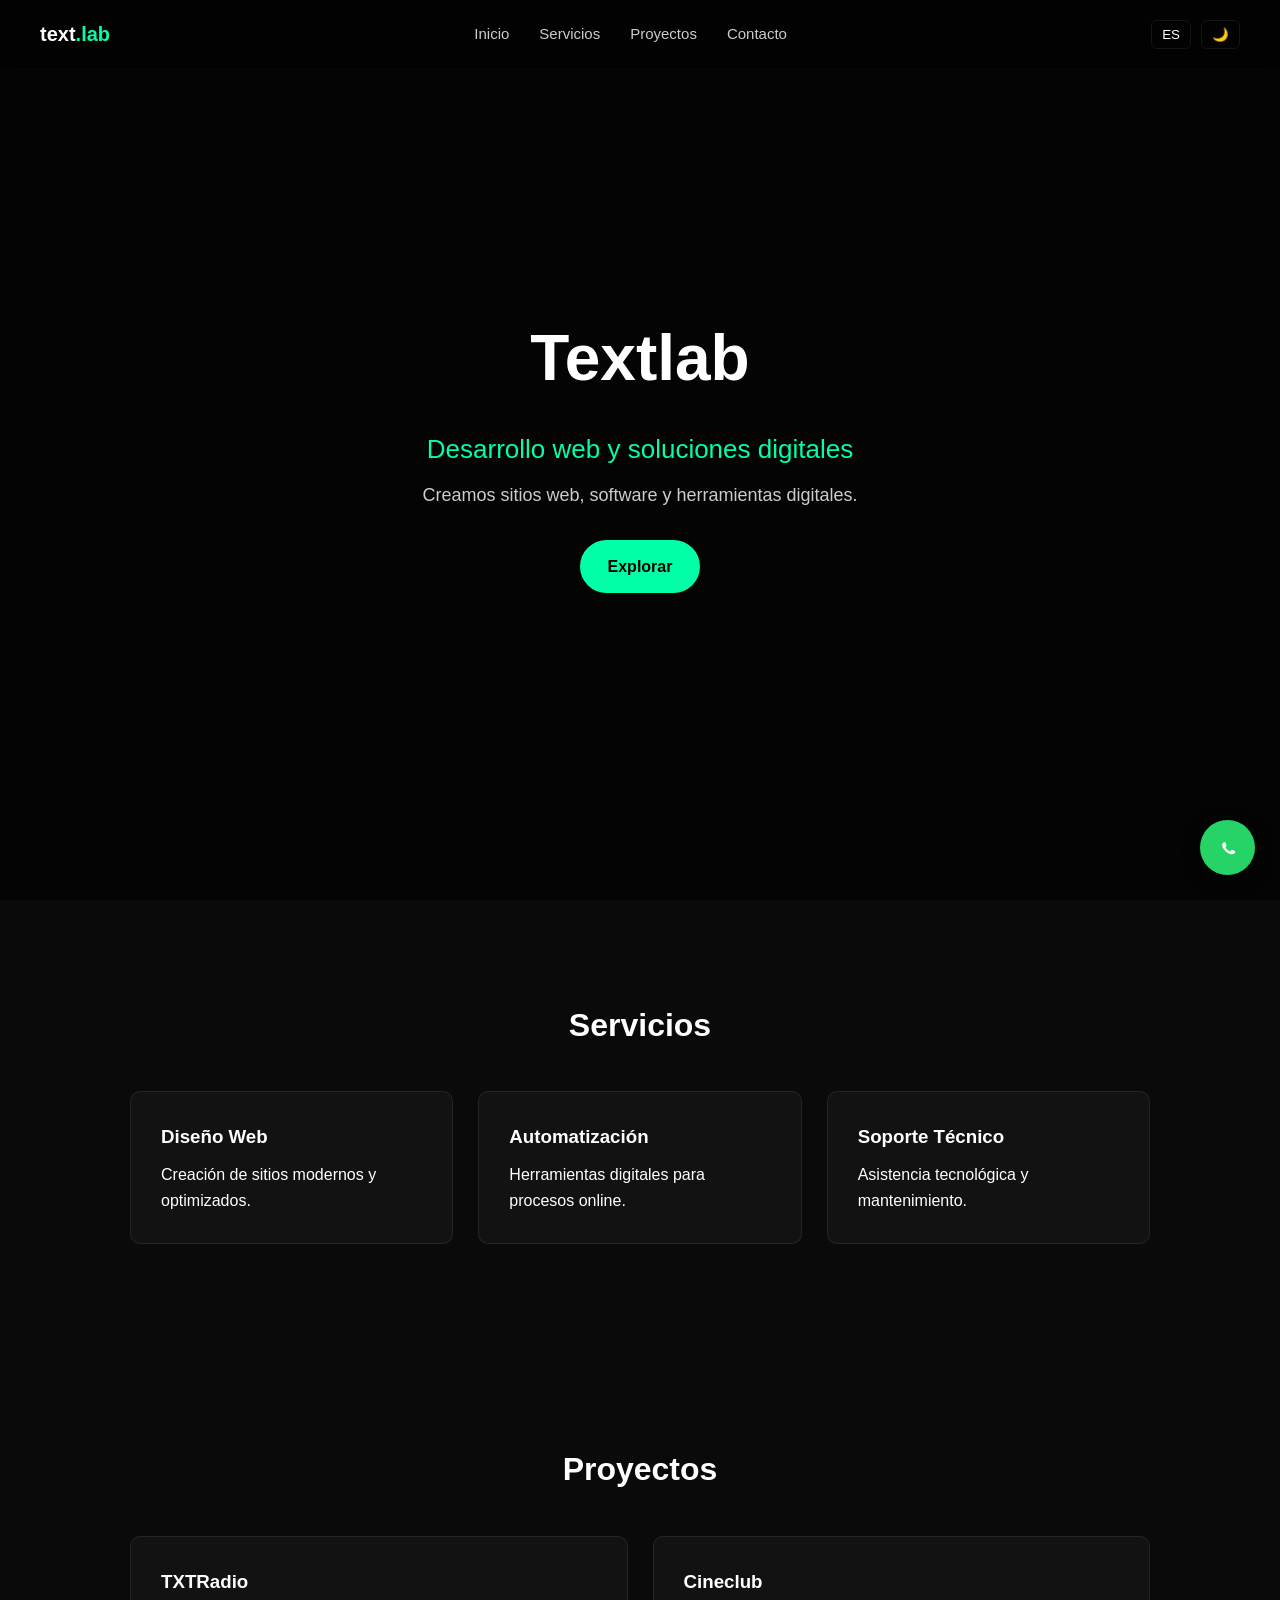
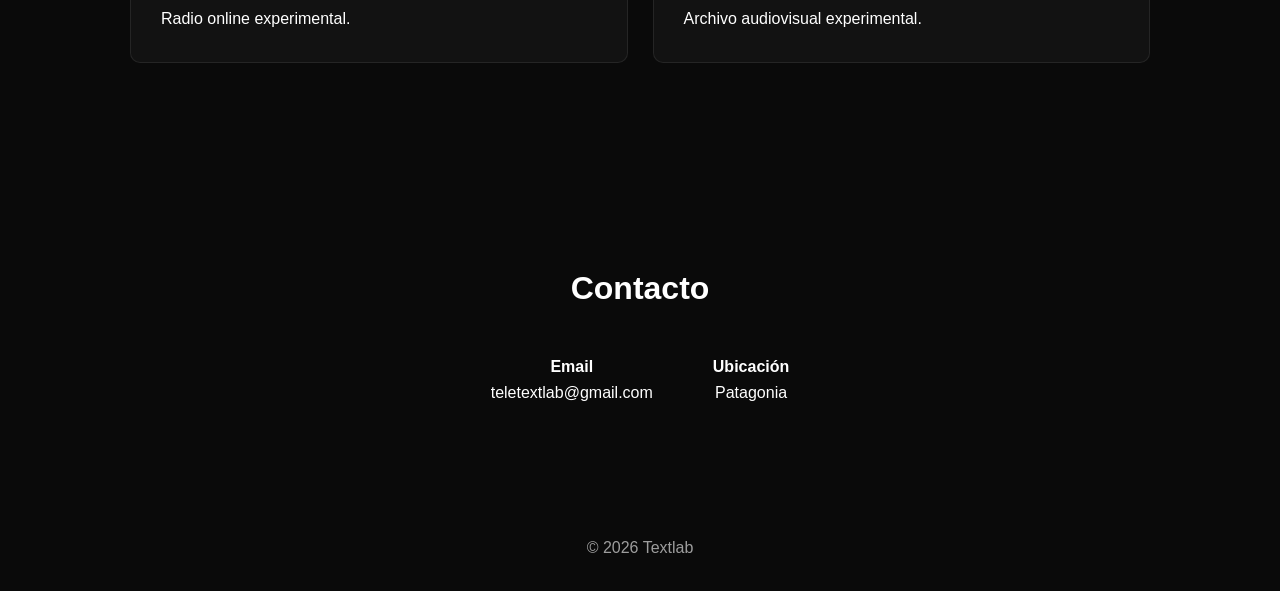
==== index.html @ 3b0c3293 "Update index.html" ====
<!DOCTYPE html>
<html lang="es">

<head>

<meta charset="UTF-8">
<meta name="viewport" content="width=device-width, initial-scale=1.0">

<title>Textlab</title>

<link rel="icon" type="image/svg+xml" href="favicon.svg">
<link rel="stylesheet" href="styles.css">

</head>

<body>

<header>

<a href="#" class="logo">text<span>.lab</span></a>

<nav id="nav">

<a href="#home" data-es="Inicio" data-en="Home">Inicio</a>
<a href="#servicios" data-es="Servicios" data-en="Services">Servicios</a>
<a href="#proyectos" data-es="Proyectos" data-en="Projects">Proyectos</a>
<a href="#contacto" data-es="Contacto" data-en="Contact">Contacto</a>

</nav>

<div class="header-controls">

<button id="langToggle">EN</button>
<button id="themeToggle">🌙</button>

</div>

</header>


<section class="hero" id="home">

<div class="hero-content">

<h1>Textlab</h1>

<p class="subtitle"
data-es="Desarrollo web y soluciones digitales"
data-en="Web development and digital solutions">
Desarrollo web y soluciones digitales
</p>

<p class="tagline"
data-es="Creamos sitios web, software y herramientas digitales."
data-en="We build websites, software and digital tools.">
Creamos sitios web, software y herramientas digitales.
</p>

<a href="#servicios" class="cta-button"
data-es="Explorar"
data-en="Explore">
Explorar
</a>

</div>

</section>


<section class="section" id="servicios">

<h2 class="section-title"
data-es="Servicios"
data-en="Services">
Servicios
</h2>

<div class="grid">

<div class="card">
<h3>Diseño Web</h3>
<p>Creación de sitios modernos y optimizados.</p>
</div>

<div class="card">
<h3>Automatización</h3>
<p>Herramientas digitales para procesos online.</p>
</div>

<div class="card">
<h3>Soporte Técnico</h3>
<p>Asistencia tecnológica y mantenimiento.</p>
</div>

</div>

</section>


<section class="section" id="proyectos">

<h2 class="section-title"
data-es="Proyectos"
data-en="Projects">
Proyectos
</h2>

<div class="grid">

<div class="card project-card">

<h3>TXTRadio</h3>
<p>Radio online experimental.</p>

</div>

<div class="card project-card">

<h3>Cineclub</h3>
<p>Archivo audiovisual experimental.</p>

</div>

</div>

</section>


<section class="section contact-section" id="contacto">

<h2 class="section-title"
data-es="Contacto"
data-en="Contact">
Contacto
</h2>

<div class="contact-info">

<div>
<h4>Email</h4>
<p>teletextlab@gmail.com</p>
</div>

<div>
<h4>Ubicación</h4>
<p>Patagonia</p>
</div>

</div>

</section>

<footer>
© 2026 Textlab
</footer>


<a href="https://wa.me/5492920276985"
class="whatsapp-btn"
target="_blank">

<svg viewBox="0 0 24 24">
<path fill="white"
d="M17.47 14.38c-.27-.14-1.58-.78-1.83-.87-.25-.09-.43-.14-.61.14-.18.27-.7.87-.86 1.05-.16.18-.31.2-.58.07-.27-.14-1.14-.42-2.18-1.34-.81-.72-1.36-1.61-1.52-1.88-.16-.27-.02-.41.12-.54.12-.12.27-.31.41-.47.14-.16.18-.27.27-.45.09-.18.05-.34-.02-.47-.07-.14-.61-1.48-.84-2.03-.22-.52-.45-.45-.61-.46h-.52c-.18 0-.47.07-.72.34-.25.27-.95.93-.95 2.27s.97 2.64 1.11 2.82c.14.18 1.92 2.93 4.66 4.11.65.28 1.16.45 1.56.58.66.21 1.26.18 1.73.11.53-.08 1.6-.65 1.83-1.28.22-.63.22-1.17.16-1.28-.07-.11-.25-.18-.52-.32z"/>
</svg>

</a>

<script src="script.js"></script>

</body>
</html>
---- styles.css ----
*{
margin:0;
padding:0;
box-sizing:border-box;
}

/* VARIABLES TEMA */

:root{
--bg:#0a0a0a;
--text:#ffffff;
--card:#121212;
--accent:#00ffa6;
--border:rgba(255,255,255,0.08);
}

body.light{
--bg:#ffffff;
--text:#111111;
--card:#f3f3f3;
--accent:#00b37a;
--border:rgba(0,0,0,0.08);
}

body{
font-family:Arial, Helvetica, sans-serif;
background:var(--bg);
color:var(--text);
line-height:1.6;
}

/* HEADER */

header{
position:fixed;
top:0;
left:0;
width:100%;
display:flex;
justify-content:space-between;
align-items:center;
padding:18px 40px;
background:rgba(0,0,0,0.5);
backdrop-filter:blur(10px);
z-index:1000;
}

body.light header{
background:rgba(255,255,255,0.7);
}

.logo{
font-size:20px;
font-weight:bold;
text-decoration:none;
color:var(--text);
}

.logo span{
color:var(--accent);
}

nav{
display:flex;
gap:30px;
}

nav a{
text-decoration:none;
color:var(--text);
font-size:15px;
opacity:0.8;
transition:0.2s;
}

nav a:hover{
opacity:1;
}

.header-controls{
display:flex;
gap:10px;
}

.header-controls button{
background:none;
border:1px solid var(--border);
color:var(--text);
padding:6px 10px;
border-radius:6px;
cursor:pointer;
}

/* HERO */

.hero{
height:100vh;
display:flex;
align-items:center;
justify-content:center;
text-align:center;
padding:0 20px;
background:url("fondo.jpg") center/cover no-repeat;
position:relative;
}

.hero::after{
content:"";
position:absolute;
top:0;
left:0;
width:100%;
height:100%;
background:rgba(0,0,0,0.6);
z-index:1;
}

body.light .hero::after{
background:rgba(255,255,255,0.55);
}

.hero-content{
position:relative;
z-index:2;
max-width:750px;
margin:auto;
}

.hero h1{
font-size:64px;
margin-bottom:20px;
}

.subtitle{
font-size:26px;
color:var(--accent);
margin-bottom:10px;
}

.tagline{
font-size:18px;
opacity:0.8;
margin-bottom:30px;
}

.cta-button{
display:inline-block;
background:var(--accent);
color:black;
padding:14px 28px;
border-radius:30px;
text-decoration:none;
font-weight:bold;
transition:0.2s;
}

.cta-button:hover{
transform:scale(1.05);
}

/* SECCIONES */

.section{
padding:100px 40px;
max-width:1100px;
margin:auto;
}

.section-title{
font-size:32px;
margin-bottom:40px;
text-align:center;
}

/* GRID */

.grid{
display:grid;
grid-template-columns:repeat(auto-fit,minmax(250px,1fr));
gap:25px;
}

/* CARDS */

.card{
background:var(--card);
padding:30px;
border-radius:10px;
border:1px solid var(--border);
transition:0.25s;
cursor:pointer;
}

.card:hover{
transform:translateY(-5px);
border-color:var(--accent);
}

.card h3{
margin-bottom:10px;
}

/* CONTACTO */

.contact-section{
text-align:center;
}

.contact-info{
display:flex;
justify-content:center;
gap:60px;
margin-top:20px;
flex-wrap:wrap;
}

/* FOOTER */

footer{
text-align:center;
padding:30px;
opacity:0.6;
}

/* WHATSAPP */

.whatsapp-btn{
position:fixed;
bottom:25px;
right:25px;
background:#25d366;
width:55px;
height:55px;
border-radius:50%;
display:flex;
align-items:center;
justify-content:center;
box-shadow:0 6px 20px rgba(0,0,0,0.3);
z-index:1000;
}

.whatsapp-btn svg{
width:28px;
height:28px;
}

/* MOBILE */

@media (max-width:768px){

header{
padding:15px 20px;
}

nav{
display:none;
}

.hero h1{
font-size:42px;
}

.subtitle{
font-size:20px;
}

.tagline{
font-size:16px;
}

.section{
padding:80px 20px;
}

}
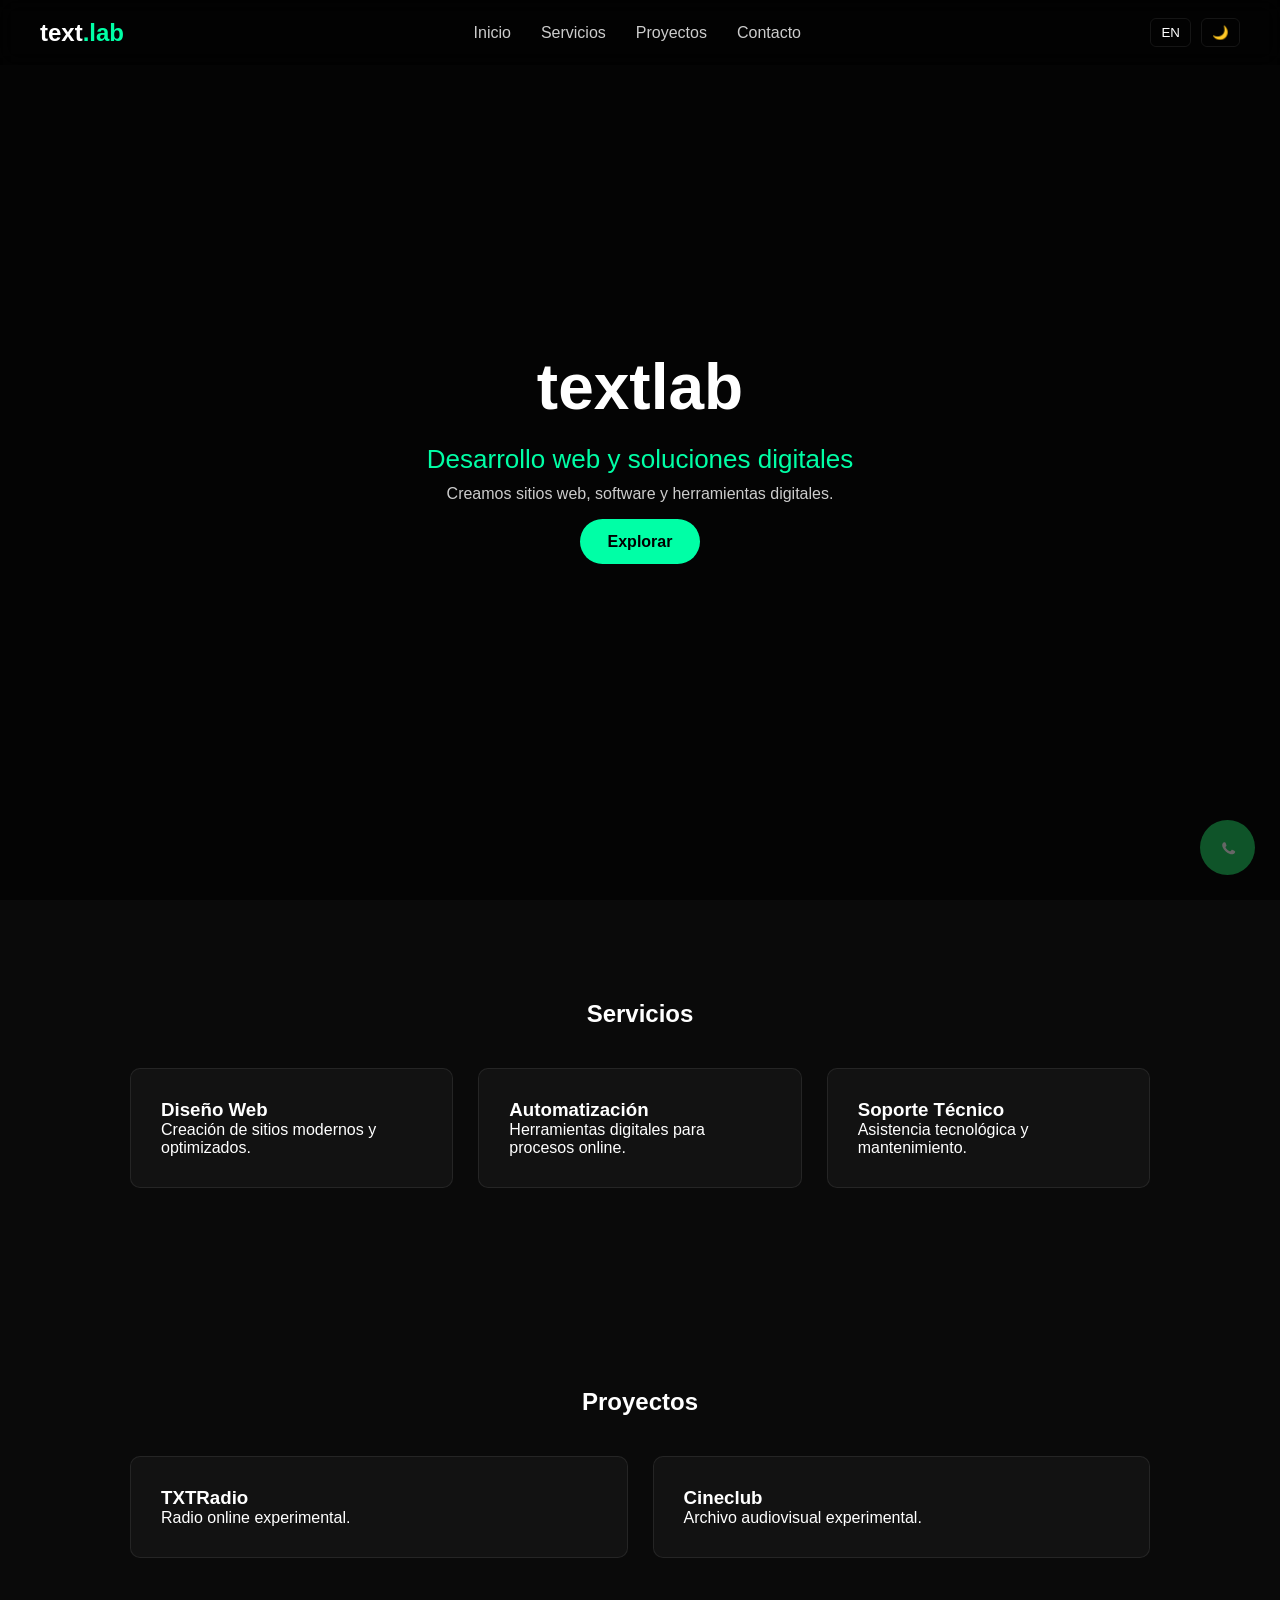
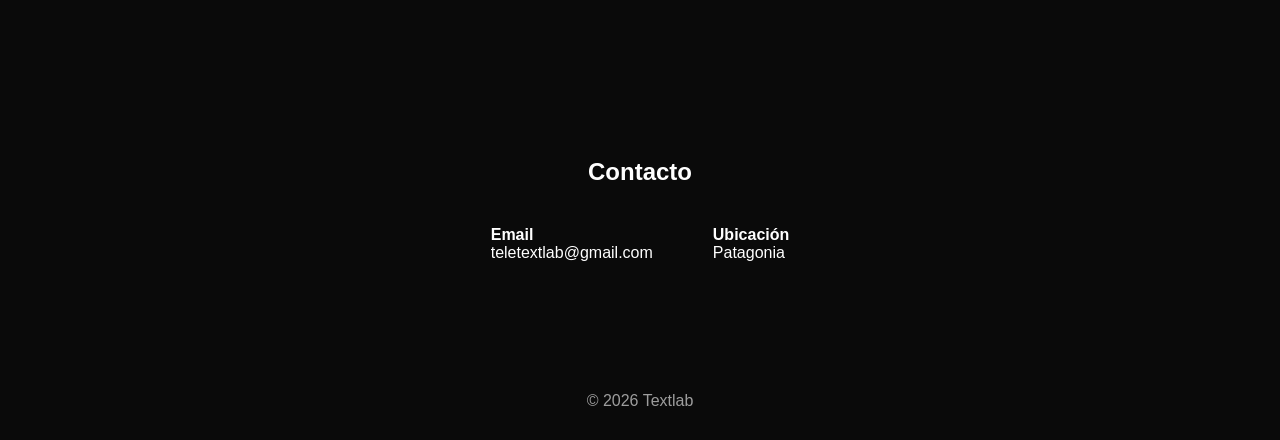
==== commit 08d012b3: "Update index.html" ====
--- a/index.html
+++ b/index.html
@@ -6,7 +6,7 @@
 <meta charset="UTF-8">
 <meta name="viewport" content="width=device-width, initial-scale=1.0">
 
-<title>Textlab</title>
+<title>textlab</title>
 
 <link rel="icon" type="image/svg+xml" href="favicon.svg">
 <link rel="stylesheet" href="styles.css">
@@ -42,7 +42,7 @@
 
 <div class="hero-content">
 
-<h1>Textlab</h1>
+<h1>textlab</h1>
 
 <p class="subtitle"
 data-es="Desarrollo web y soluciones digitales"
--- a/styles.css
+++ b/styles.css
@@ -3,8 +3,6 @@
 padding:0;
 box-sizing:border-box;
 }
-
-/* VARIABLES TEMA */
 
 :root{
 --bg:#0a0a0a;
@@ -16,17 +14,15 @@
 
 body.light{
 --bg:#ffffff;
---text:#111111;
+--text:#111;
 --card:#f3f3f3;
---accent:#00b37a;
---border:rgba(0,0,0,0.08);
+--border:rgba(0,0,0,0.1);
 }
 
 body{
-font-family:Arial, Helvetica, sans-serif;
+font-family:Arial,Helvetica,sans-serif;
 background:var(--bg);
 color:var(--text);
-line-height:1.6;
 }
 
 /* HEADER */
@@ -34,7 +30,6 @@
 header{
 position:fixed;
 top:0;
-left:0;
 width:100%;
 display:flex;
 justify-content:space-between;
@@ -43,14 +38,15 @@
 background:rgba(0,0,0,0.5);
 backdrop-filter:blur(10px);
 z-index:1000;
-}
-
-body.light header{
-background:rgba(255,255,255,0.7);
+transition:0.3s;
+}
+
+header.scrolled{
+background:rgba(0,0,0,0.9);
 }
 
 .logo{
-font-size:20px;
+font-size:24px;
 font-weight:bold;
 text-decoration:none;
 color:var(--text);
@@ -68,9 +64,7 @@
 nav a{
 text-decoration:none;
 color:var(--text);
-font-size:15px;
 opacity:0.8;
-transition:0.2s;
 }
 
 nav a:hover{
@@ -99,31 +93,23 @@
 align-items:center;
 justify-content:center;
 text-align:center;
-padding:0 20px;
 background:url("fondo.jpg") center/cover no-repeat;
 position:relative;
+padding:0 20px;
 }
 
 .hero::after{
 content:"";
 position:absolute;
-top:0;
-left:0;
-width:100%;
-height:100%;
+inset:0;
 background:rgba(0,0,0,0.6);
 z-index:1;
-}
-
-body.light .hero::after{
-background:rgba(255,255,255,0.55);
 }
 
 .hero-content{
 position:relative;
 z-index:2;
-max-width:750px;
-margin:auto;
+max-width:700px;
 }
 
 .hero h1{
@@ -138,38 +124,38 @@
 }
 
 .tagline{
-font-size:18px;
+margin-bottom:30px;
 opacity:0.8;
-margin-bottom:30px;
 }
 
 .cta-button{
-display:inline-block;
 background:var(--accent);
 color:black;
 padding:14px 28px;
 border-radius:30px;
 text-decoration:none;
 font-weight:bold;
-transition:0.2s;
-}
-
-.cta-button:hover{
-transform:scale(1.05);
-}
-
-/* SECCIONES */
+}
+
+/* SECTIONS */
 
 .section{
 padding:100px 40px;
 max-width:1100px;
 margin:auto;
+opacity:0;
+transform:translateY(40px);
+transition:0.6s;
+}
+
+.section.visible{
+opacity:1;
+transform:translateY(0);
 }
 
 .section-title{
-font-size:32px;
+text-align:center;
 margin-bottom:40px;
-text-align:center;
 }
 
 /* GRID */
@@ -179,38 +165,27 @@
 grid-template-columns:repeat(auto-fit,minmax(250px,1fr));
 gap:25px;
 }
-
-/* CARDS */
 
 .card{
 background:var(--card);
 padding:30px;
 border-radius:10px;
 border:1px solid var(--border);
-transition:0.25s;
-cursor:pointer;
+transition:0.3s;
 }
 
 .card:hover{
-transform:translateY(-5px);
+transform:translateY(-8px) scale(1.02);
 border-color:var(--accent);
-}
-
-.card h3{
-margin-bottom:10px;
-}
-
-/* CONTACTO */
-
-.contact-section{
-text-align:center;
-}
+box-shadow:0 10px 30px rgba(0,0,0,0.3);
+}
+
+/* CONTACT */
 
 .contact-info{
 display:flex;
 justify-content:center;
 gap:60px;
-margin-top:20px;
 flex-wrap:wrap;
 }
 
@@ -235,37 +210,22 @@
 display:flex;
 align-items:center;
 justify-content:center;
-box-shadow:0 6px 20px rgba(0,0,0,0.3);
-z-index:1000;
 }
 
 .whatsapp-btn svg{
 width:28px;
-height:28px;
 }
 
 /* MOBILE */
 
 @media (max-width:768px){
-
-header{
-padding:15px 20px;
-}
 
 nav{
 display:none;
 }
 
 .hero h1{
-font-size:42px;
-}
-
-.subtitle{
-font-size:20px;
-}
-
-.tagline{
-font-size:16px;
+font-size:28px;
 }
 
 .section{
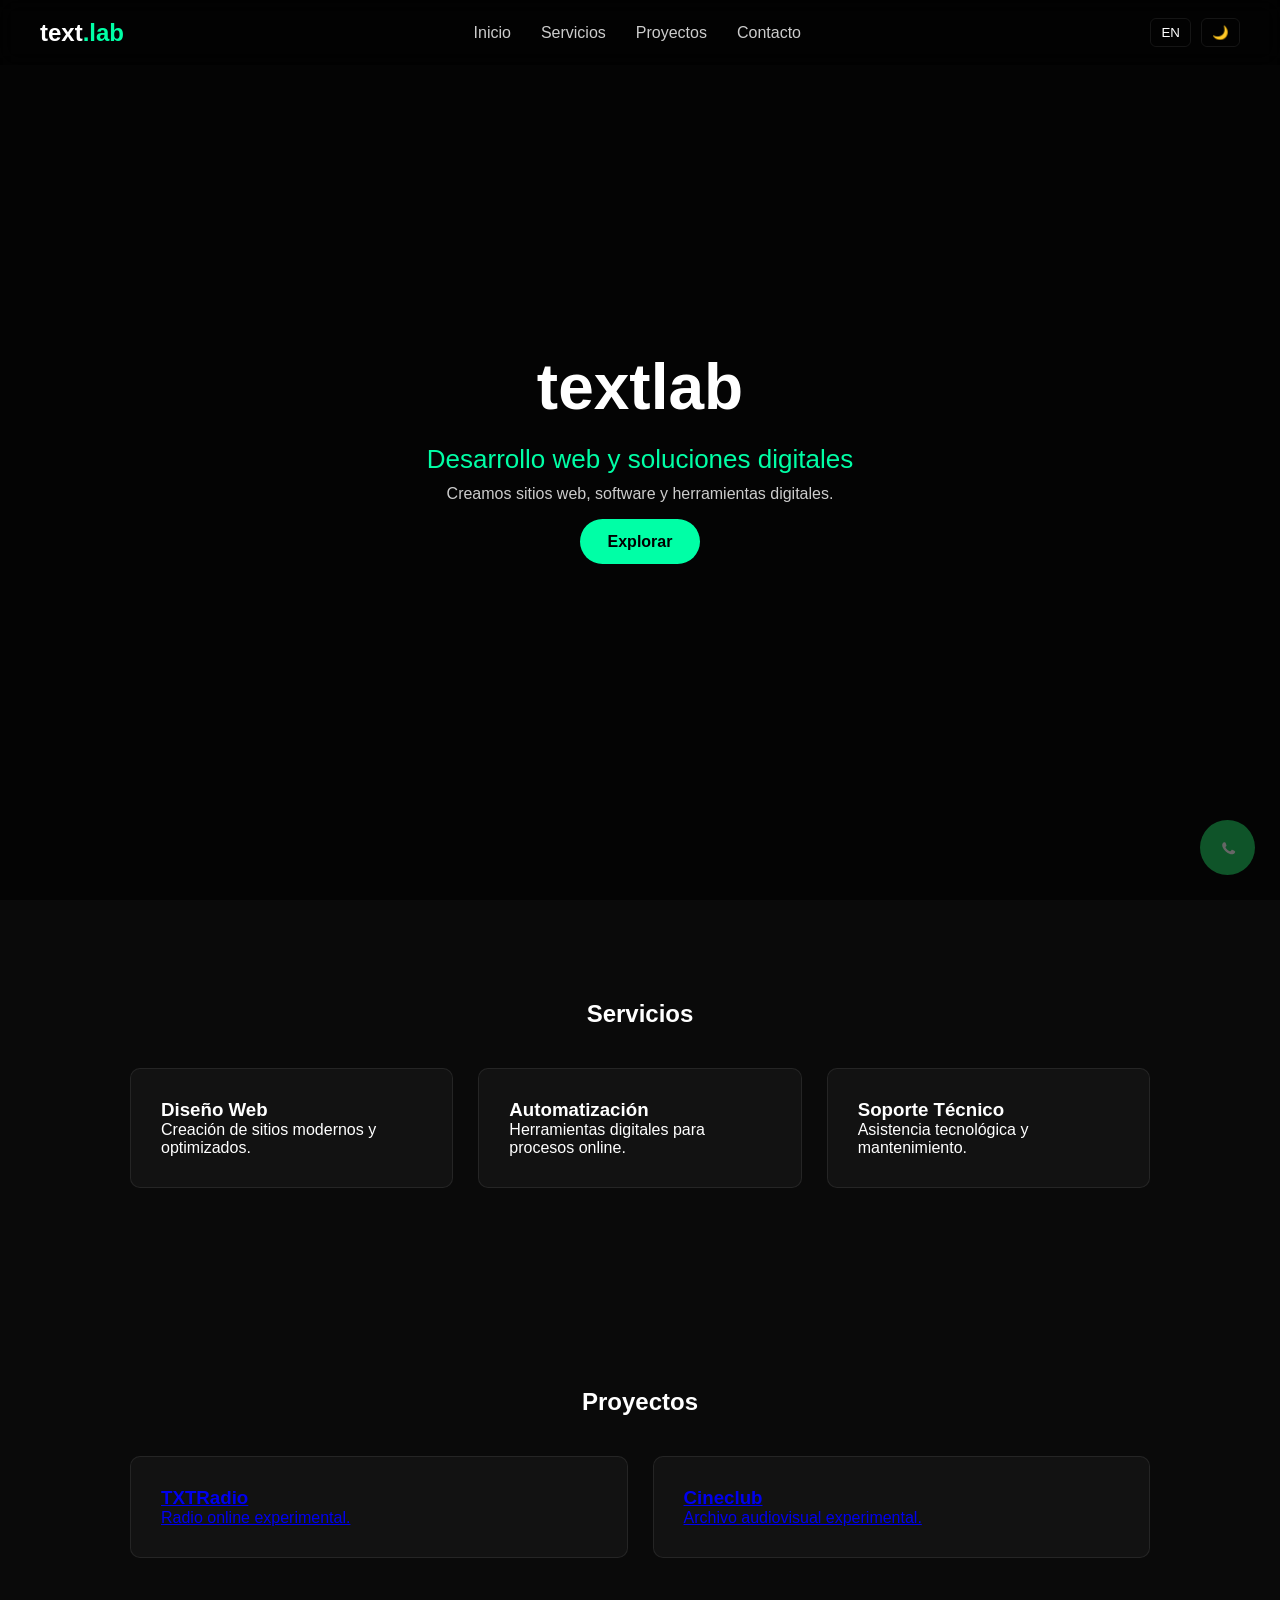
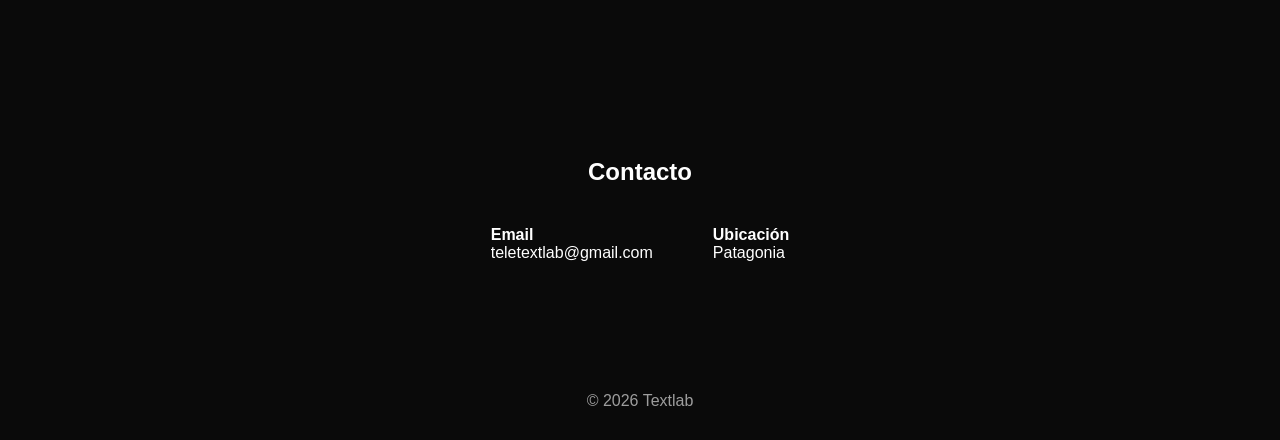
==== commit 639f1268: "Update index.html" ====
--- a/index.html
+++ b/index.html
@@ -107,19 +107,25 @@
 
 <div class="grid">
 
-<div class="card project-card">
+<a href="https://www.txtradio.site/" target="_blank" class="card project-card">
 
 <h3>TXTRadio</h3>
-<p>Radio online experimental.</p>
 
-</div>
+<p class="project-preview">
+Radio online experimental.
+</p>
 
-<div class="card project-card">
+</a>
+
+<a href="https://labtxt.github.io/cineclub/" target="_blank" class="card project-card">
 
 <h3>Cineclub</h3>
-<p>Archivo audiovisual experimental.</p>
 
-</div>
+<p class="project-preview">
+Archivo audiovisual experimental.
+</p>
+
+</a>
 
 </div>
 
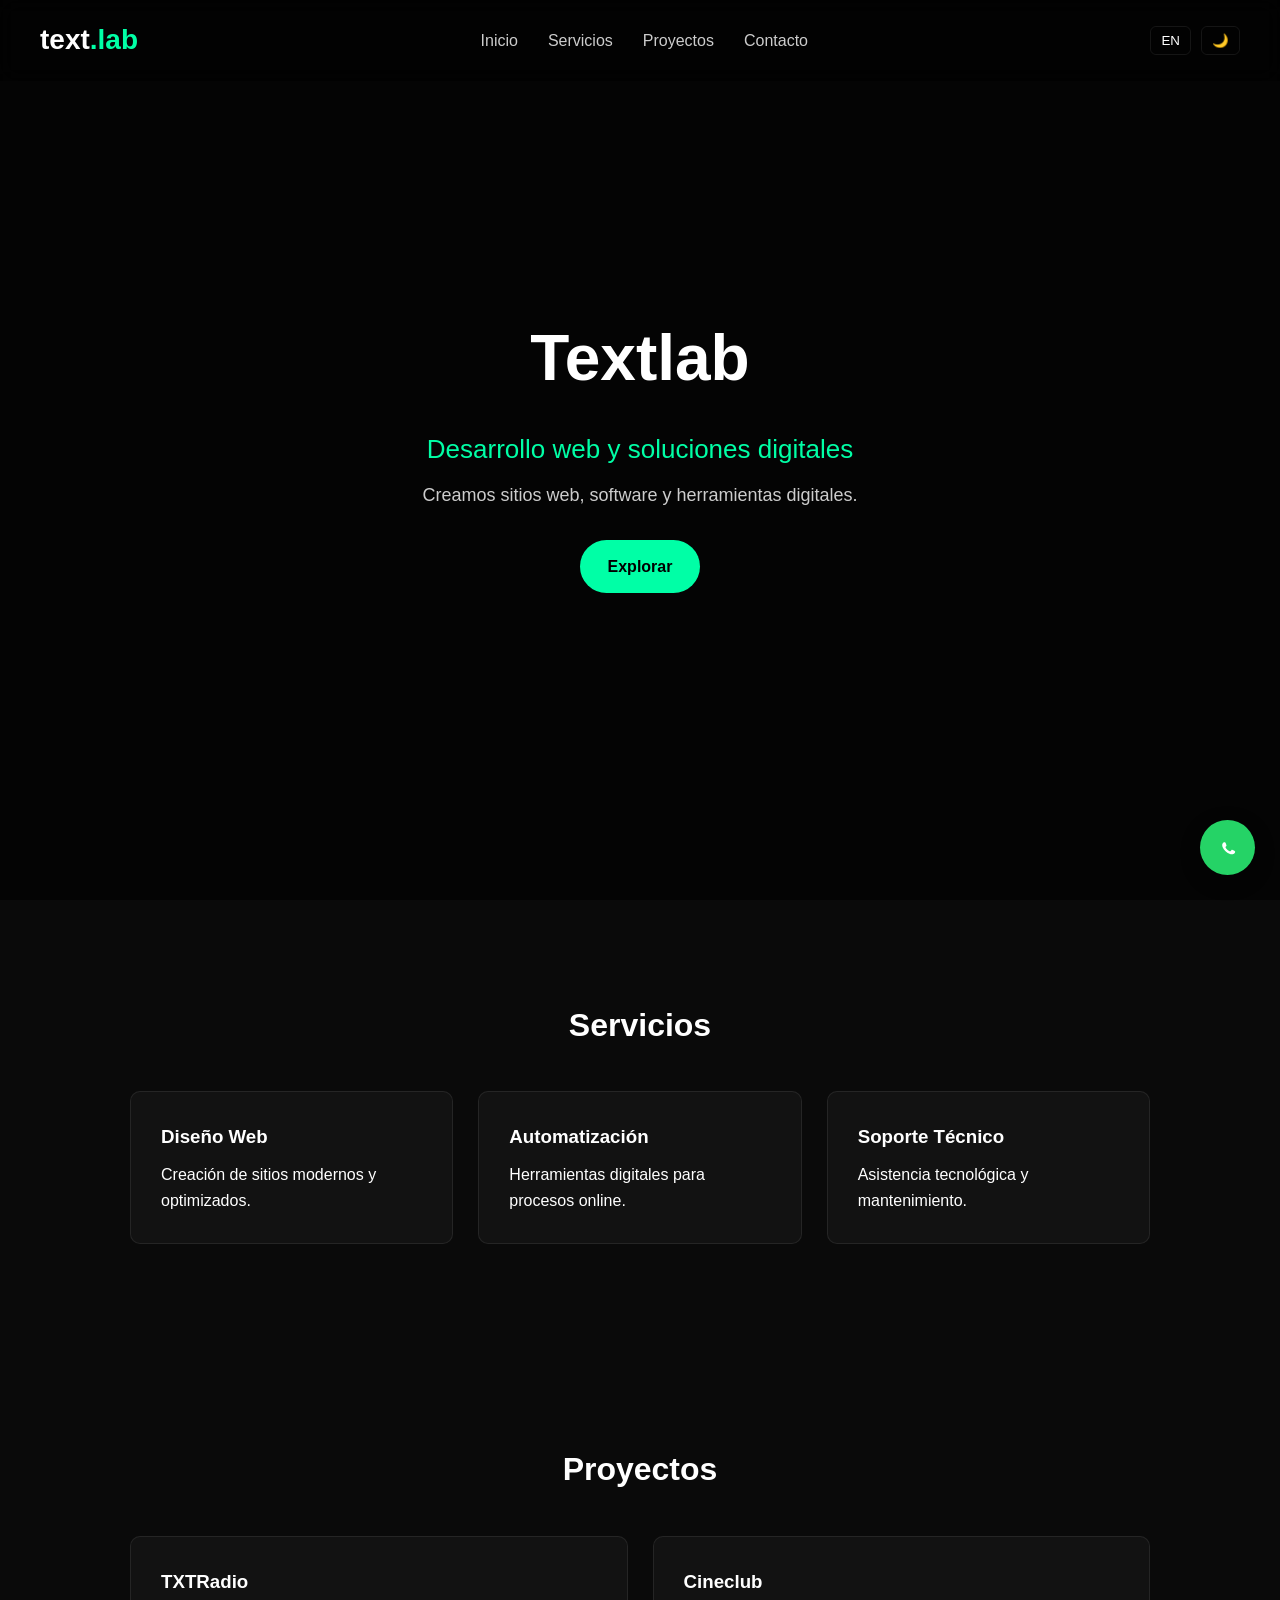
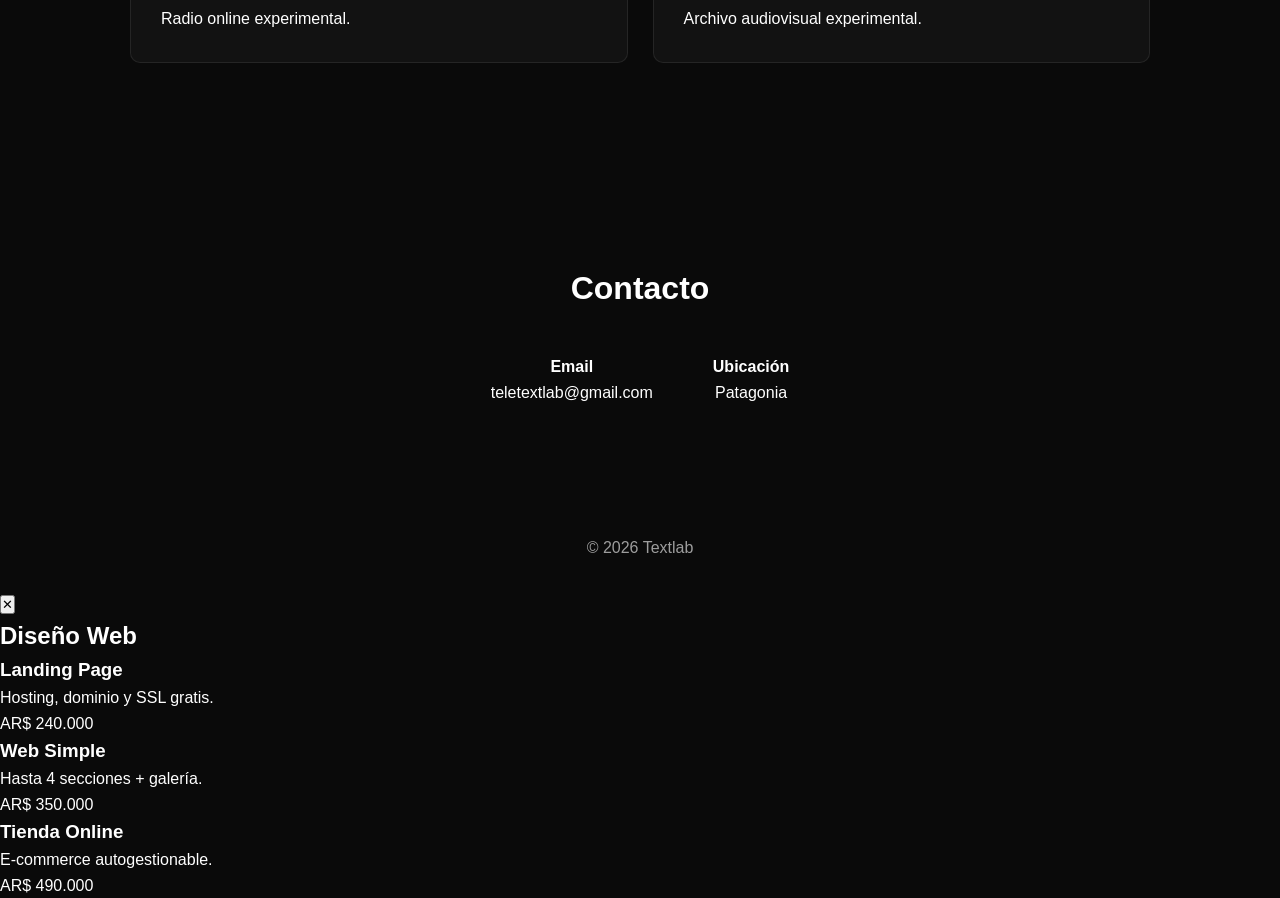
==== commit e785b18a: "Update index.html" ====
--- a/index.html
+++ b/index.html
@@ -6,7 +6,7 @@
 <meta charset="UTF-8">
 <meta name="viewport" content="width=device-width, initial-scale=1.0">
 
-<title>textlab</title>
+<title>Textlab</title>
 
 <link rel="icon" type="image/svg+xml" href="favicon.svg">
 <link rel="stylesheet" href="styles.css">
@@ -29,10 +29,8 @@
 </nav>
 
 <div class="header-controls">
-
 <button id="langToggle">EN</button>
 <button id="themeToggle">🌙</button>
-
 </div>
 
 </header>
@@ -42,7 +40,7 @@
 
 <div class="hero-content">
 
-<h1>textlab</h1>
+<h1>Textlab</h1>
 
 <p class="subtitle"
 data-es="Desarrollo web y soluciones digitales"
@@ -56,11 +54,7 @@
 Creamos sitios web, software y herramientas digitales.
 </p>
 
-<a href="#servicios" class="cta-button"
-data-es="Explorar"
-data-en="Explore">
-Explorar
-</a>
+<a href="#servicios" class="cta-button">Explorar</a>
 
 </div>
 
@@ -69,15 +63,11 @@
 
 <section class="section" id="servicios">
 
-<h2 class="section-title"
-data-es="Servicios"
-data-en="Services">
-Servicios
-</h2>
+<h2 class="section-title">Servicios</h2>
 
 <div class="grid">
 
-<div class="card">
+<div class="card" id="webService">
 <h3>Diseño Web</h3>
 <p>Creación de sitios modernos y optimizados.</p>
 </div>
@@ -99,32 +89,18 @@
 
 <section class="section" id="proyectos">
 
-<h2 class="section-title"
-data-es="Proyectos"
-data-en="Projects">
-Proyectos
-</h2>
+<h2 class="section-title">Proyectos</h2>
 
 <div class="grid">
 
 <a href="https://www.txtradio.site/" target="_blank" class="card project-card">
-
 <h3>TXTRadio</h3>
-
-<p class="project-preview">
-Radio online experimental.
-</p>
-
+<p class="project-preview">Radio online experimental.</p>
 </a>
 
 <a href="https://labtxt.github.io/cineclub/" target="_blank" class="card project-card">
-
 <h3>Cineclub</h3>
-
-<p class="project-preview">
-Archivo audiovisual experimental.
-</p>
-
+<p class="project-preview">Archivo audiovisual experimental.</p>
 </a>
 
 </div>
@@ -134,11 +110,7 @@
 
 <section class="section contact-section" id="contacto">
 
-<h2 class="section-title"
-data-es="Contacto"
-data-en="Contact">
-Contacto
-</h2>
+<h2 class="section-title">Contacto</h2>
 
 <div class="contact-info">
 
@@ -156,6 +128,7 @@
 
 </section>
 
+
 <footer>
 © 2026 Textlab
 </footer>
@@ -165,13 +138,51 @@
 class="whatsapp-btn"
 target="_blank">
 
-<svg viewBox="0 0 24 24">
+<svg viewBox="0 0 24 24" width="26" height="26">
 <path fill="white"
 d="M17.47 14.38c-.27-.14-1.58-.78-1.83-.87-.25-.09-.43-.14-.61.14-.18.27-.7.87-.86 1.05-.16.18-.31.2-.58.07-.27-.14-1.14-.42-2.18-1.34-.81-.72-1.36-1.61-1.52-1.88-.16-.27-.02-.41.12-.54.12-.12.27-.31.41-.47.14-.16.18-.27.27-.45.09-.18.05-.34-.02-.47-.07-.14-.61-1.48-.84-2.03-.22-.52-.45-.45-.61-.46h-.52c-.18 0-.47.07-.72.34-.25.27-.95.93-.95 2.27s.97 2.64 1.11 2.82c.14.18 1.92 2.93 4.66 4.11.65.28 1.16.45 1.56.58.66.21 1.26.18 1.73.11.53-.08 1.6-.65 1.83-1.28.22-.63.22-1.17.16-1.28-.07-.11-.25-.18-.52-.32z"/>
 </svg>
 
 </a>
 
+
+<!-- PANEL FULLSCREEN DISEÑO WEB -->
+
+<div id="webPanel" class="web-panel">
+
+<div class="web-panel-content">
+
+<button class="close-panel" id="closeWebPanel">✕</button>
+
+<h2>Diseño Web</h2>
+
+<div class="web-pricing">
+
+<div class="price-card">
+<h3>Landing Page</h3>
+<p>Hosting, dominio y SSL gratis.</p>
+<span>AR$ 240.000</span>
+</div>
+
+<div class="price-card">
+<h3>Web Simple</h3>
+<p>Hasta 4 secciones + galería.</p>
+<span>AR$ 350.000</span>
+</div>
+
+<div class="price-card">
+<h3>Tienda Online</h3>
+<p>E-commerce autogestionable.</p>
+<span>AR$ 490.000</span>
+</div>
+
+</div>
+
+</div>
+
+</div>
+
+
 <script src="script.js"></script>
 
 </body>
--- a/styles.css
+++ b/styles.css
@@ -3,6 +3,8 @@
 padding:0;
 box-sizing:border-box;
 }
+
+/* VARIABLES */
 
 :root{
 --bg:#0a0a0a;
@@ -14,7 +16,7 @@
 
 body.light{
 --bg:#ffffff;
---text:#111;
+--text:#111111;
 --card:#f3f3f3;
 --border:rgba(0,0,0,0.1);
 }
@@ -23,6 +25,7 @@
 font-family:Arial,Helvetica,sans-serif;
 background:var(--bg);
 color:var(--text);
+line-height:1.6;
 }
 
 /* HEADER */
@@ -30,6 +33,7 @@
 header{
 position:fixed;
 top:0;
+left:0;
 width:100%;
 display:flex;
 justify-content:space-between;
@@ -46,7 +50,7 @@
 }
 
 .logo{
-font-size:24px;
+font-size:28px;
 font-weight:bold;
 text-decoration:none;
 color:var(--text);
@@ -65,6 +69,7 @@
 text-decoration:none;
 color:var(--text);
 opacity:0.8;
+transition:0.2s;
 }
 
 nav a:hover{
@@ -93,9 +98,9 @@
 align-items:center;
 justify-content:center;
 text-align:center;
+padding:0 20px;
 background:url("fondo.jpg") center/cover no-repeat;
 position:relative;
-padding:0 20px;
 }
 
 .hero::after{
@@ -124,17 +129,24 @@
 }
 
 .tagline{
+font-size:18px;
+opacity:0.8;
 margin-bottom:30px;
-opacity:0.8;
 }
 
 .cta-button{
+display:inline-block;
 background:var(--accent);
 color:black;
 padding:14px 28px;
 border-radius:30px;
 text-decoration:none;
 font-weight:bold;
+transition:0.2s;
+}
+
+.cta-button:hover{
+transform:scale(1.05);
 }
 
 /* SECTIONS */
@@ -154,6 +166,7 @@
 }
 
 .section-title{
+font-size:32px;
 text-align:center;
 margin-bottom:40px;
 }
@@ -165,6 +178,8 @@
 grid-template-columns:repeat(auto-fit,minmax(250px,1fr));
 gap:25px;
 }
+
+/* CARDS */
 
 .card{
 background:var(--card);
@@ -172,6 +187,7 @@
 border-radius:10px;
 border:1px solid var(--border);
 transition:0.3s;
+cursor:pointer;
 }
 
 .card:hover{
@@ -180,12 +196,33 @@
 box-shadow:0 10px 30px rgba(0,0,0,0.3);
 }
 
+.card h3{
+margin-bottom:10px;
+}
+
+/* PROJECT LINKS FIX */
+
+.project-card,
+.project-card:link,
+.project-card:visited,
+.project-card:hover,
+.project-card:active{
+text-decoration:none;
+color:inherit;
+display:block;
+}
+
 /* CONTACT */
+
+.contact-section{
+text-align:center;
+}
 
 .contact-info{
 display:flex;
 justify-content:center;
 gap:60px;
+margin-top:20px;
 flex-wrap:wrap;
 }
 
@@ -210,22 +247,37 @@
 display:flex;
 align-items:center;
 justify-content:center;
+box-shadow:0 6px 20px rgba(0,0,0,0.3);
+z-index:1000;
 }
 
 .whatsapp-btn svg{
 width:28px;
+height:28px;
 }
 
 /* MOBILE */
 
 @media (max-width:768px){
+
+header{
+padding:15px 20px;
+}
 
 nav{
 display:none;
 }
 
 .hero h1{
-font-size:28px;
+font-size:42px;
+}
+
+.subtitle{
+font-size:20px;
+}
+
+.tagline{
+font-size:16px;
 }
 
 .section{
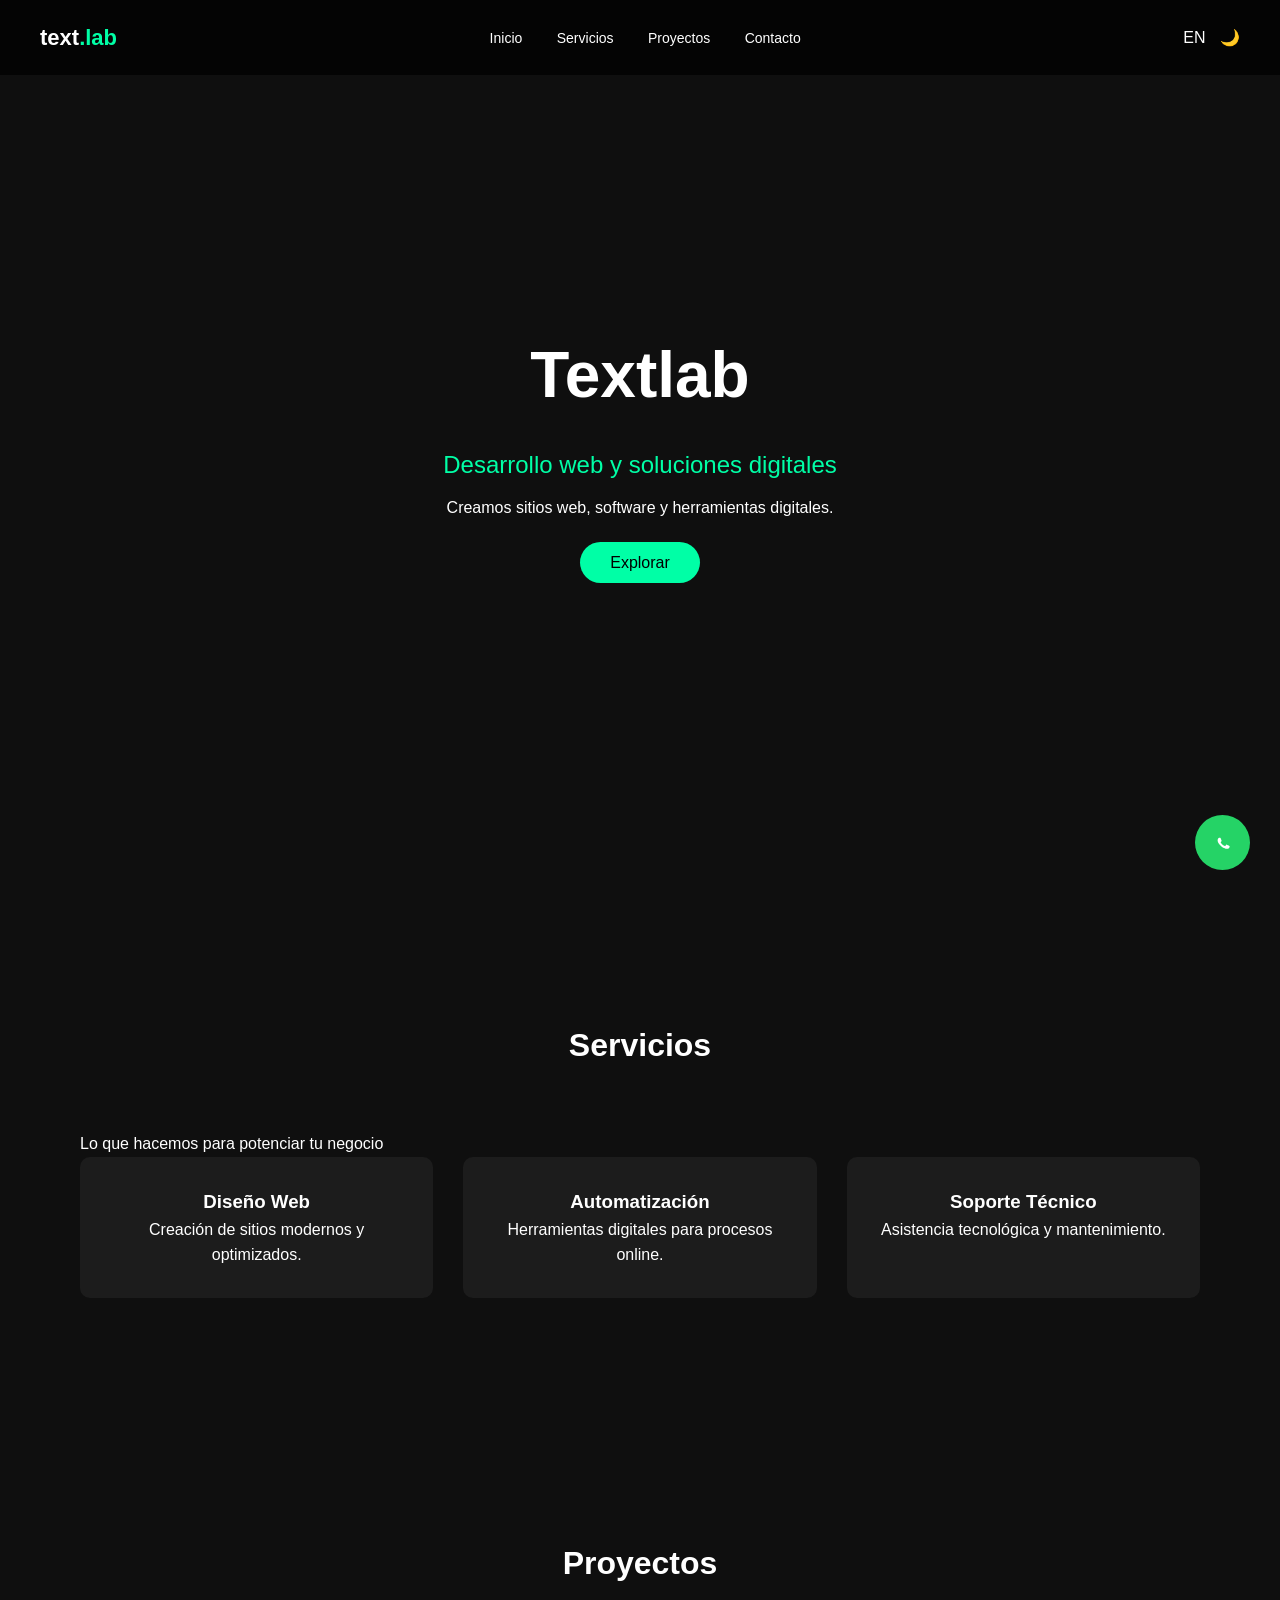
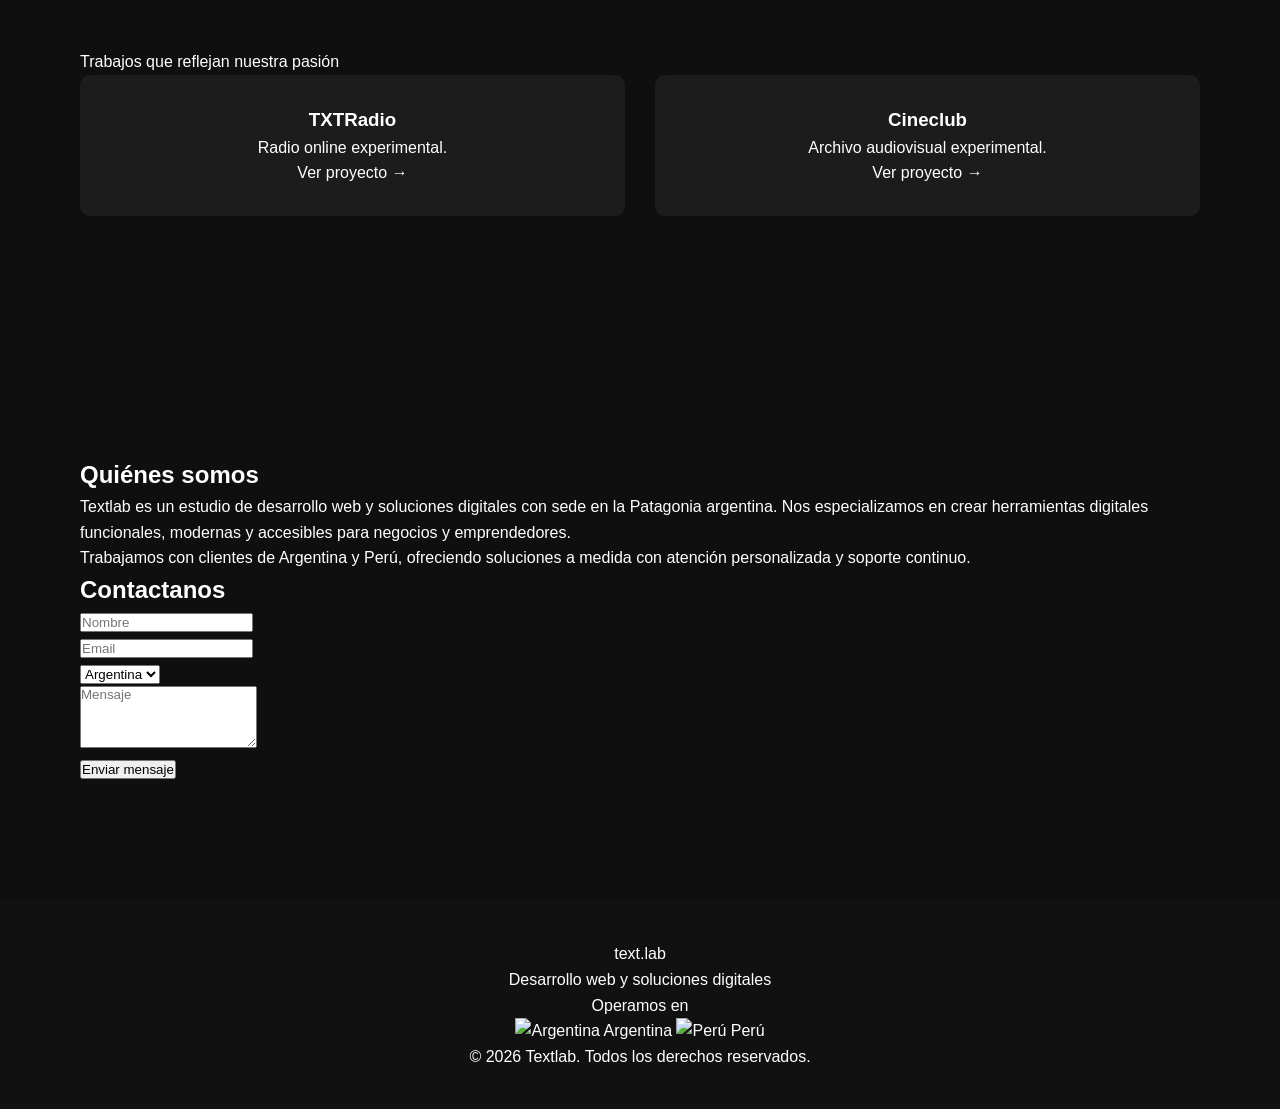
==== commit dcd226e4: "Update index.html" ====
--- a/index.html
+++ b/index.html
@@ -4,11 +4,17 @@
 <head>
 
 <meta charset="UTF-8">
-<meta name="viewport" content="width=device-width, initial-scale=1.0">
-
-<title>Textlab</title>
+<meta name="viewport" content="width=device-width, initial-scale=1.0, viewport-fit=cover">
+<meta name="description" content="Textlab - Desarrollo web y soluciones digitales desde la Patagonia">
+<meta name="keywords" content="desarrollo web, diseño web, automatización, patagonia, argentina, perú">
+<meta name="author" content="Textlab">
+
+<title>Textlab | Desarrollo web y soluciones digitales</title>
 
 <link rel="icon" type="image/svg+xml" href="favicon.svg">
+<link rel="preconnect" href="https://fonts.googleapis.com">
+<link rel="preconnect" href="https://fonts.gstatic.com" crossorigin>
+<link href="https://fonts.googleapis.com/css2?family=Inter:opsz,wght@14..32,300;14..32,400;14..32,500;14..32,600;14..32,700&display=swap" rel="stylesheet">
 <link rel="stylesheet" href="styles.css">
 
 </head>
@@ -17,7 +23,7 @@
 
 <header>
 
-<a href="#" class="logo">text<span>.lab</span></a>
+<a href="#home" class="logo">text<span>.lab</span></a>
 
 <nav id="nav">
 
@@ -29,8 +35,8 @@
 </nav>
 
 <div class="header-controls">
-<button id="langToggle">EN</button>
-<button id="themeToggle">🌙</button>
+<button id="langToggle" aria-label="Cambiar idioma">EN</button>
+<button id="themeToggle" aria-label="Cambiar tema">🌙</button>
 </div>
 
 </header>
@@ -40,22 +46,26 @@
 
 <div class="hero-content">
 
-<h1>Textlab</h1>
-
-<p class="subtitle"
+<h1 class="animate-up">Textlab</h1>
+
+<p class="subtitle animate-up delay-1"
 data-es="Desarrollo web y soluciones digitales"
 data-en="Web development and digital solutions">
 Desarrollo web y soluciones digitales
 </p>
 
-<p class="tagline"
+<p class="tagline animate-up delay-2"
 data-es="Creamos sitios web, software y herramientas digitales."
 data-en="We build websites, software and digital tools.">
 Creamos sitios web, software y herramientas digitales.
 </p>
 
-<a href="#servicios" class="cta-button">Explorar</a>
-
+<a href="#servicios" class="cta-button animate-up delay-3" data-es="Explorar" data-en="Explore">Explorar</a>
+
+</div>
+
+<div class="hero-scroll-indicator">
+<span></span>
 </div>
 
 </section>
@@ -63,23 +73,29 @@
 
 <section class="section" id="servicios">
 
-<h2 class="section-title">Servicios</h2>
+<div class="section-header">
+<h2 class="section-title" data-es="Servicios" data-en="Services">Servicios</h2>
+<p class="section-subtitle" data-es="Lo que hacemos para potenciar tu negocio" data-en="What we do to boost your business">Lo que hacemos para potenciar tu negocio</p>
+</div>
 
 <div class="grid">
 
 <div class="card" id="webService">
-<h3>Diseño Web</h3>
-<p>Creación de sitios modernos y optimizados.</p>
+<h3 data-es="Diseño Web" data-en="Web Design">Diseño Web</h3>
+<p data-es="Creación de sitios modernos y optimizados." data-en="Creation of modern and optimized websites.">Creación de sitios modernos y optimizados.</p>
+<div class="card-hover-effect"></div>
 </div>
 
 <div class="card">
-<h3>Automatización</h3>
-<p>Herramientas digitales para procesos online.</p>
+<h3 data-es="Automatización" data-en="Automation">Automatización</h3>
+<p data-es="Herramientas digitales para procesos online." data-en="Digital tools for online processes.">Herramientas digitales para procesos online.</p>
+<div class="card-hover-effect"></div>
 </div>
 
 <div class="card">
-<h3>Soporte Técnico</h3>
-<p>Asistencia tecnológica y mantenimiento.</p>
+<h3 data-es="Soporte Técnico" data-en="Technical Support">Soporte Técnico</h3>
+<p data-es="Asistencia tecnológica y mantenimiento." data-en="Technical assistance and maintenance.">Asistencia tecnológica y mantenimiento.</p>
+<div class="card-hover-effect"></div>
 </div>
 
 </div>
@@ -89,18 +105,23 @@
 
 <section class="section" id="proyectos">
 
-<h2 class="section-title">Proyectos</h2>
-
-<div class="grid">
+<div class="section-header">
+<h2 class="section-title" data-es="Proyectos" data-en="Projects">Proyectos</h2>
+<p class="section-subtitle" data-es="Trabajos que reflejan nuestra pasión" data-en="Work that reflects our passion">Trabajos que reflejan nuestra pasión</p>
+</div>
+
+<div class="grid projects-grid">
 
 <a href="https://www.txtradio.site/" target="_blank" class="card project-card">
 <h3>TXTRadio</h3>
-<p class="project-preview">Radio online experimental.</p>
+<p class="project-preview" data-es="Radio online experimental." data-en="Experimental online radio.">Radio online experimental.</p>
+<span class="project-link">Ver proyecto →</span>
 </a>
 
 <a href="https://labtxt.github.io/cineclub/" target="_blank" class="card project-card">
 <h3>Cineclub</h3>
-<p class="project-preview">Archivo audiovisual experimental.</p>
+<p class="project-preview" data-es="Archivo audiovisual experimental." data-en="Experimental audiovisual archive.">Archivo audiovisual experimental.</p>
+<span class="project-link">Ver proyecto →</span>
 </a>
 
 </div>
@@ -108,35 +129,73 @@
 </section>
 
 
-<section class="section contact-section" id="contacto">
-
-<h2 class="section-title">Contacto</h2>
-
-<div class="contact-info">
-
-<div>
-<h4>Email</h4>
-<p>teletextlab@gmail.com</p>
-</div>
-
-<div>
-<h4>Ubicación</h4>
-<p>Patagonia</p>
-</div>
-
-</div>
-
-</section>
-
-
+<!-- SECCIÓN DIVIDIDA: QUIÉNES SOMOS + FORMULARIO DE CONTACTO -->
+<section class="section split-section" id="nosotros-contacto">
+
+<div class="split-container">
+
+<div class="split-left">
+<h2 class="split-title" data-es="Quiénes somos" data-en="About us">Quiénes somos</h2>
+<p class="split-text" data-es="Textlab es un estudio de desarrollo web y soluciones digitales con sede en la Patagonia argentina. Nos especializamos en crear herramientas digitales funcionales, modernas y accesibles para negocios y emprendedores." data-en="Textlab is a web development and digital solutions studio based in Argentine Patagonia. We specialize in creating functional, modern and accessible digital tools for businesses and entrepreneurs.">Textlab es un estudio de desarrollo web y soluciones digitales con sede en la Patagonia argentina. Nos especializamos en crear herramientas digitales funcionales, modernas y accesibles para negocios y emprendedores.</p>
+<p class="split-text" data-es="Trabajamos con clientes de Argentina y Perú, ofreciendo soluciones a medida con atención personalizada y soporte continuo." data-en="We work with clients from Argentina and Peru, offering custom solutions with personalized attention and ongoing support.">Trabajamos con clientes de Argentina y Perú, ofreciendo soluciones a medida con atención personalizada y soporte continuo.</p>
+</div>
+
+<div class="split-right">
+<h2 class="split-title" data-es="Contactanos" data-en="Contact us">Contactanos</h2>
+<form id="contactForm" class="contact-form-split">
+<div class="form-group">
+<input type="text" id="formNombre" placeholder="Nombre" required>
+</div>
+<div class="form-group">
+<input type="email" id="formEmail" placeholder="Email" required>
+</div>
+<div class="form-group">
+<select id="formPais">
+<option value="argentina" data-es="Argentina" data-en="Argentina">Argentina</option>
+<option value="peru" data-es="Perú" data-en="Peru">Perú</option>
+<option value="otro" data-es="Otro país" data-en="Other country">Otro país</option>
+</select>
+</div>
+<div class="form-group">
+<textarea id="formMensaje" rows="4" placeholder="Mensaje" required></textarea>
+</div>
+<button type="submit" class="form-submit" data-es="Enviar mensaje" data-en="Send message">Enviar mensaje</button>
+<div id="formMessageSplit" class="form-message-split"></div>
+</form>
+</div>
+
+</div>
+
+</section>
+
+
+<!-- FOOTER CON BANDERAS -->
 <footer>
-© 2026 Textlab
+<div class="footer-content">
+<div class="footer-brand">
+<p class="footer-logo">text<span>.lab</span></p>
+<p class="footer-tagline" data-es="Desarrollo web y soluciones digitales" data-en="Web development and digital solutions">Desarrollo web y soluciones digitales</p>
+</div>
+<div class="footer-flags">
+<span class="flag-label" data-es="Operamos en" data-en="We operate in">Operamos en</span>
+<div class="flags">
+<img src="https://flagcdn.com/w80/ar.png" alt="Argentina" class="flag-icon">
+<span class="flag-name">Argentina</span>
+<img src="https://flagcdn.com/w80/pe.png" alt="Perú" class="flag-icon">
+<span class="flag-name">Perú</span>
+</div>
+</div>
+<div class="footer-copyright">
+<p>© 2026 Textlab. <span data-es="Todos los derechos reservados" data-en="All rights reserved">Todos los derechos reservados</span>.</p>
+</div>
+</div>
 </footer>
 
 
 <a href="https://wa.me/5492920276985"
 class="whatsapp-btn"
-target="_blank">
+target="_blank"
+aria-label="WhatsApp">
 
 <svg viewBox="0 0 24 24" width="26" height="26">
 <path fill="white"
@@ -152,28 +211,48 @@
 
 <div class="web-panel-content">
 
-<button class="close-panel" id="closeWebPanel">✕</button>
-
-<h2>Diseño Web</h2>
+<button class="close-panel" id="closeWebPanel" aria-label="Cerrar">✕</button>
+
+<h2 data-es="Diseño Web" data-en="Web Design">Diseño Web</h2>
+<p class="panel-subtitle" data-es="Elegí el plan que mejor se adapte a tus necesidades" data-en="Choose the plan that best fits your needs">Elegí el plan que mejor se adapte a tus necesidades</p>
 
 <div class="web-pricing">
 
 <div class="price-card">
-<h3>Landing Page</h3>
-<p>Hosting, dominio y SSL gratis.</p>
-<span>AR$ 240.000</span>
+<h3 data-es="Landing Page" data-en="Landing Page">Landing Page</h3>
+<p data-es="Hosting, dominio y SSL gratis." data-en="Hosting, domain and SSL free.">Hosting, dominio y SSL gratis.</p>
+<ul class="price-features">
+<li data-es="Diseño responsive" data-en="Responsive design">✓ Diseño responsive</li>
+<li data-es="Formulario de contacto" data-en="Contact form">✓ Formulario de contacto</li>
+<li data-es="SEO básico" data-en="Basic SEO">✓ SEO básico</li>
+</ul>
+<span class="price">AR$ 240.000</span>
+<a href="#nosotros-contacto" class="price-cta" data-es="Consultar" data-en="Inquire">Consultar →</a>
+</div>
+
+<div class="price-card featured">
+<div class="featured-badge" data-es="Más popular" data-en="Most popular">Más popular</div>
+<h3 data-es="Web Simple" data-en="Simple Website">Web Simple</h3>
+<p data-es="Hasta 4 secciones + galería." data-en="Up to 4 sections + gallery.">Hasta 4 secciones + galería.</p>
+<ul class="price-features">
+<li data-es="Panel de administración" data-en="Admin panel">✓ Panel de administración</li>
+<li data-es="Blog integrado" data-en="Integrated blog">✓ Blog integrado</li>
+<li data-es="Optimización de velocidad" data-en="Speed optimization">✓ Optimización de velocidad</li>
+</ul>
+<span class="price">AR$ 350.000</span>
+<a href="#nosotros-contacto" class="price-cta" data-es="Consultar" data-en="Inquire">Consultar →</a>
 </div>
 
 <div class="price-card">
-<h3>Web Simple</h3>
-<p>Hasta 4 secciones + galería.</p>
-<span>AR$ 350.000</span>
-</div>
-
-<div class="price-card">
-<h3>Tienda Online</h3>
-<p>E-commerce autogestionable.</p>
-<span>AR$ 490.000</span>
+<h3 data-es="Tienda Online" data-en="Online Store">Tienda Online</h3>
+<p data-es="E-commerce autogestionable." data-en="Self-managed e-commerce.">E-commerce autogestionable.</p>
+<ul class="price-features">
+<li data-es="Catálogo de productos" data-en="Product catalog">✓ Catálogo de productos</li>
+<li data-es="Métodos de pago" data-en="Payment methods">✓ Métodos de pago integrados</li>
+<li data-es="Dashboard de ventas" data-en="Sales dashboard">✓ Dashboard de ventas</li>
+</ul>
+<span class="price">AR$ 490.000</span>
+<a href="#nosotros-contacto" class="price-cta" data-es="Consultar" data-en="Inquire">Consultar →</a>
 </div>
 
 </div>
--- a/styles.css
+++ b/styles.css
@@ -2,286 +2,271 @@
 margin:0;
 padding:0;
 box-sizing:border-box;
-}
-
-/* VARIABLES */
-
-:root{
---bg:#0a0a0a;
---text:#ffffff;
---card:#121212;
---accent:#00ffa6;
---border:rgba(255,255,255,0.08);
-}
-
-body.light{
---bg:#ffffff;
---text:#111111;
---card:#f3f3f3;
---border:rgba(0,0,0,0.1);
+font-family:Arial, Helvetica, sans-serif;
 }
 
 body{
-font-family:Arial,Helvetica,sans-serif;
-background:var(--bg);
-color:var(--text);
+background:#0f0f0f;
+color:white;
 line-height:1.6;
 }
 
 /* HEADER */
 
 header{
+position:fixed;
+top:0;
+width:100%;
+display:flex;
+justify-content:space-between;
+align-items:center;
+padding:20px 40px;
+background:rgba(0,0,0,0.7);
+backdrop-filter:blur(10px);
+z-index:1000;
+}
+
+.logo{
+font-size:22px;
+font-weight:bold;
+color:white;
+text-decoration:none;
+}
+
+.logo span{
+color:#00ffa6;
+}
+
+nav a{
+margin:0 15px;
+color:white;
+text-decoration:none;
+font-size:14px;
+}
+
+.header-controls button{
+margin-left:10px;
+background:none;
+border:none;
+color:white;
+font-size:16px;
+cursor:pointer;
+}
+
+/* HERO */
+
+.hero{
+height:100vh;
+display:flex;
+align-items:center;
+justify-content:center;
+text-align:center;
+background:url("fondo.jpg") center/cover no-repeat;
+}
+
+.hero-content{
+max-width:700px;
+}
+
+.hero h1{
+font-size:64px;
+margin-bottom:20px;
+}
+
+.subtitle{
+font-size:24px;
+color:#00ffa6;
+margin-bottom:10px;
+}
+
+.tagline{
+margin-bottom:30px;
+}
+
+.cta-button{
+background:#00ffa6;
+color:black;
+padding:12px 30px;
+border-radius:30px;
+text-decoration:none;
+}
+
+/* SECTIONS */
+
+.section{
+padding:120px 40px;
+max-width:1200px;
+margin:auto;
+}
+
+.section-title{
+text-align:center;
+margin-bottom:60px;
+font-size:32px;
+}
+
+/* GRID */
+
+.grid{
+display:grid;
+grid-template-columns:repeat(auto-fit,minmax(250px,1fr));
+gap:30px;
+}
+
+/* CARDS */
+
+.card{
+background:#1c1c1c;
+padding:30px;
+border-radius:10px;
+text-align:center;
+cursor:pointer;
+transition:0.3s;
+}
+
+.card:hover{
+transform:translateY(-5px);
+}
+
+/* PROJECT LINKS */
+
+.project-card,
+.project-card:link,
+.project-card:visited{
+text-decoration:none;
+color:inherit;
+display:block;
+}
+
+/* CONTACT */
+
+.contact-info{
+display:flex;
+justify-content:center;
+gap:60px;
+flex-wrap:wrap;
+}
+
+/* FOOTER */
+
+footer{
+text-align:center;
+padding:40px;
+background:#111;
+}
+
+/* WHATSAPP */
+
+.whatsapp-btn{
+
+position:fixed;
+bottom:30px;
+right:30px;
+
+width:55px;
+height:55px;
+
+background:#25D366;
+
+display:flex;
+align-items:center;
+justify-content:center;
+
+border-radius:50%;
+
+z-index:1000;
+
+}
+
+/* MOBILE */
+
+@media(max-width:768px){
+
+nav{
+display:none;
+}
+
+.hero h1{
+font-size:42px;
+}
+
+.section{
+padding:80px 20px;
+}
+
+}
+
+/* FULLSCREEN PANEL */
+
+.web-panel{
+
 position:fixed;
 top:0;
 left:0;
 width:100%;
-display:flex;
-justify-content:space-between;
-align-items:center;
-padding:18px 40px;
-background:rgba(0,0,0,0.5);
-backdrop-filter:blur(10px);
-z-index:1000;
-transition:0.3s;
-}
-
-header.scrolled{
-background:rgba(0,0,0,0.9);
-}
-
-.logo{
-font-size:28px;
-font-weight:bold;
-text-decoration:none;
-color:var(--text);
-}
-
-.logo span{
-color:var(--accent);
-}
-
-nav{
-display:flex;
-gap:30px;
-}
-
-nav a{
-text-decoration:none;
-color:var(--text);
-opacity:0.8;
-transition:0.2s;
-}
-
-nav a:hover{
-opacity:1;
-}
-
-.header-controls{
-display:flex;
-gap:10px;
-}
-
-.header-controls button{
-background:none;
-border:1px solid var(--border);
-color:var(--text);
-padding:6px 10px;
-border-radius:6px;
-cursor:pointer;
-}
-
-/* HERO */
-
-.hero{
 height:100vh;
-display:flex;
-align-items:center;
-justify-content:center;
-text-align:center;
-padding:0 20px;
-background:url("fondo.jpg") center/cover no-repeat;
-position:relative;
-}
-
-.hero::after{
-content:"";
-position:absolute;
-inset:0;
-background:rgba(0,0,0,0.6);
-z-index:1;
-}
-
-.hero-content{
-position:relative;
-z-index:2;
-max-width:700px;
-}
-
-.hero h1{
-font-size:64px;
-margin-bottom:20px;
-}
-
-.subtitle{
-font-size:26px;
-color:var(--accent);
-margin-bottom:10px;
-}
-
-.tagline{
-font-size:18px;
-opacity:0.8;
-margin-bottom:30px;
-}
-
-.cta-button{
-display:inline-block;
-background:var(--accent);
-color:black;
-padding:14px 28px;
-border-radius:30px;
-text-decoration:none;
-font-weight:bold;
-transition:0.2s;
-}
-
-.cta-button:hover{
-transform:scale(1.05);
-}
-
-/* SECTIONS */
-
-.section{
-padding:100px 40px;
+
+background:rgba(0,0,0,0.95);
+
+display:none;
+align-items:center;
+justify-content:center;
+
+z-index:9999;
+
+}
+
+.web-panel.active{
+display:flex;
+}
+
+.web-panel-content{
+
+width:90%;
 max-width:1100px;
-margin:auto;
-opacity:0;
-transform:translateY(40px);
-transition:0.6s;
-}
-
-.section.visible{
-opacity:1;
-transform:translateY(0);
-}
-
-.section-title{
-font-size:32px;
-text-align:center;
-margin-bottom:40px;
-}
-
-/* GRID */
-
-.grid{
+text-align:center;
+
+}
+
+.web-pricing{
+
+margin-top:40px;
+
 display:grid;
 grid-template-columns:repeat(auto-fit,minmax(250px,1fr));
-gap:25px;
-}
-
-/* CARDS */
-
-.card{
-background:var(--card);
-padding:30px;
+gap:30px;
+
+}
+
+.price-card{
+
+background:#fff;
+padding:35px;
 border-radius:10px;
-border:1px solid var(--border);
-transition:0.3s;
+color:black;
+
+}
+
+.price-card span{
+
+display:block;
+margin-top:20px;
+font-size:22px;
+font-weight:bold;
+color:#d3002f;
+
+}
+
+.close-panel{
+
+position:absolute;
+top:30px;
+right:40px;
+
+font-size:28px;
+background:none;
+border:none;
+color:white;
 cursor:pointer;
-}
-
-.card:hover{
-transform:translateY(-8px) scale(1.02);
-border-color:var(--accent);
-box-shadow:0 10px 30px rgba(0,0,0,0.3);
-}
-
-.card h3{
-margin-bottom:10px;
-}
-
-/* PROJECT LINKS FIX */
-
-.project-card,
-.project-card:link,
-.project-card:visited,
-.project-card:hover,
-.project-card:active{
-text-decoration:none;
-color:inherit;
-display:block;
-}
-
-/* CONTACT */
-
-.contact-section{
-text-align:center;
-}
-
-.contact-info{
-display:flex;
-justify-content:center;
-gap:60px;
-margin-top:20px;
-flex-wrap:wrap;
-}
-
-/* FOOTER */
-
-footer{
-text-align:center;
-padding:30px;
-opacity:0.6;
-}
-
-/* WHATSAPP */
-
-.whatsapp-btn{
-position:fixed;
-bottom:25px;
-right:25px;
-background:#25d366;
-width:55px;
-height:55px;
-border-radius:50%;
-display:flex;
-align-items:center;
-justify-content:center;
-box-shadow:0 6px 20px rgba(0,0,0,0.3);
-z-index:1000;
-}
-
-.whatsapp-btn svg{
-width:28px;
-height:28px;
-}
-
-/* MOBILE */
-
-@media (max-width:768px){
-
-header{
-padding:15px 20px;
-}
-
-nav{
-display:none;
-}
-
-.hero h1{
-font-size:42px;
-}
-
-.subtitle{
-font-size:20px;
-}
-
-.tagline{
-font-size:16px;
-}
-
-.section{
-padding:80px 20px;
-}
-
-}
+
+}
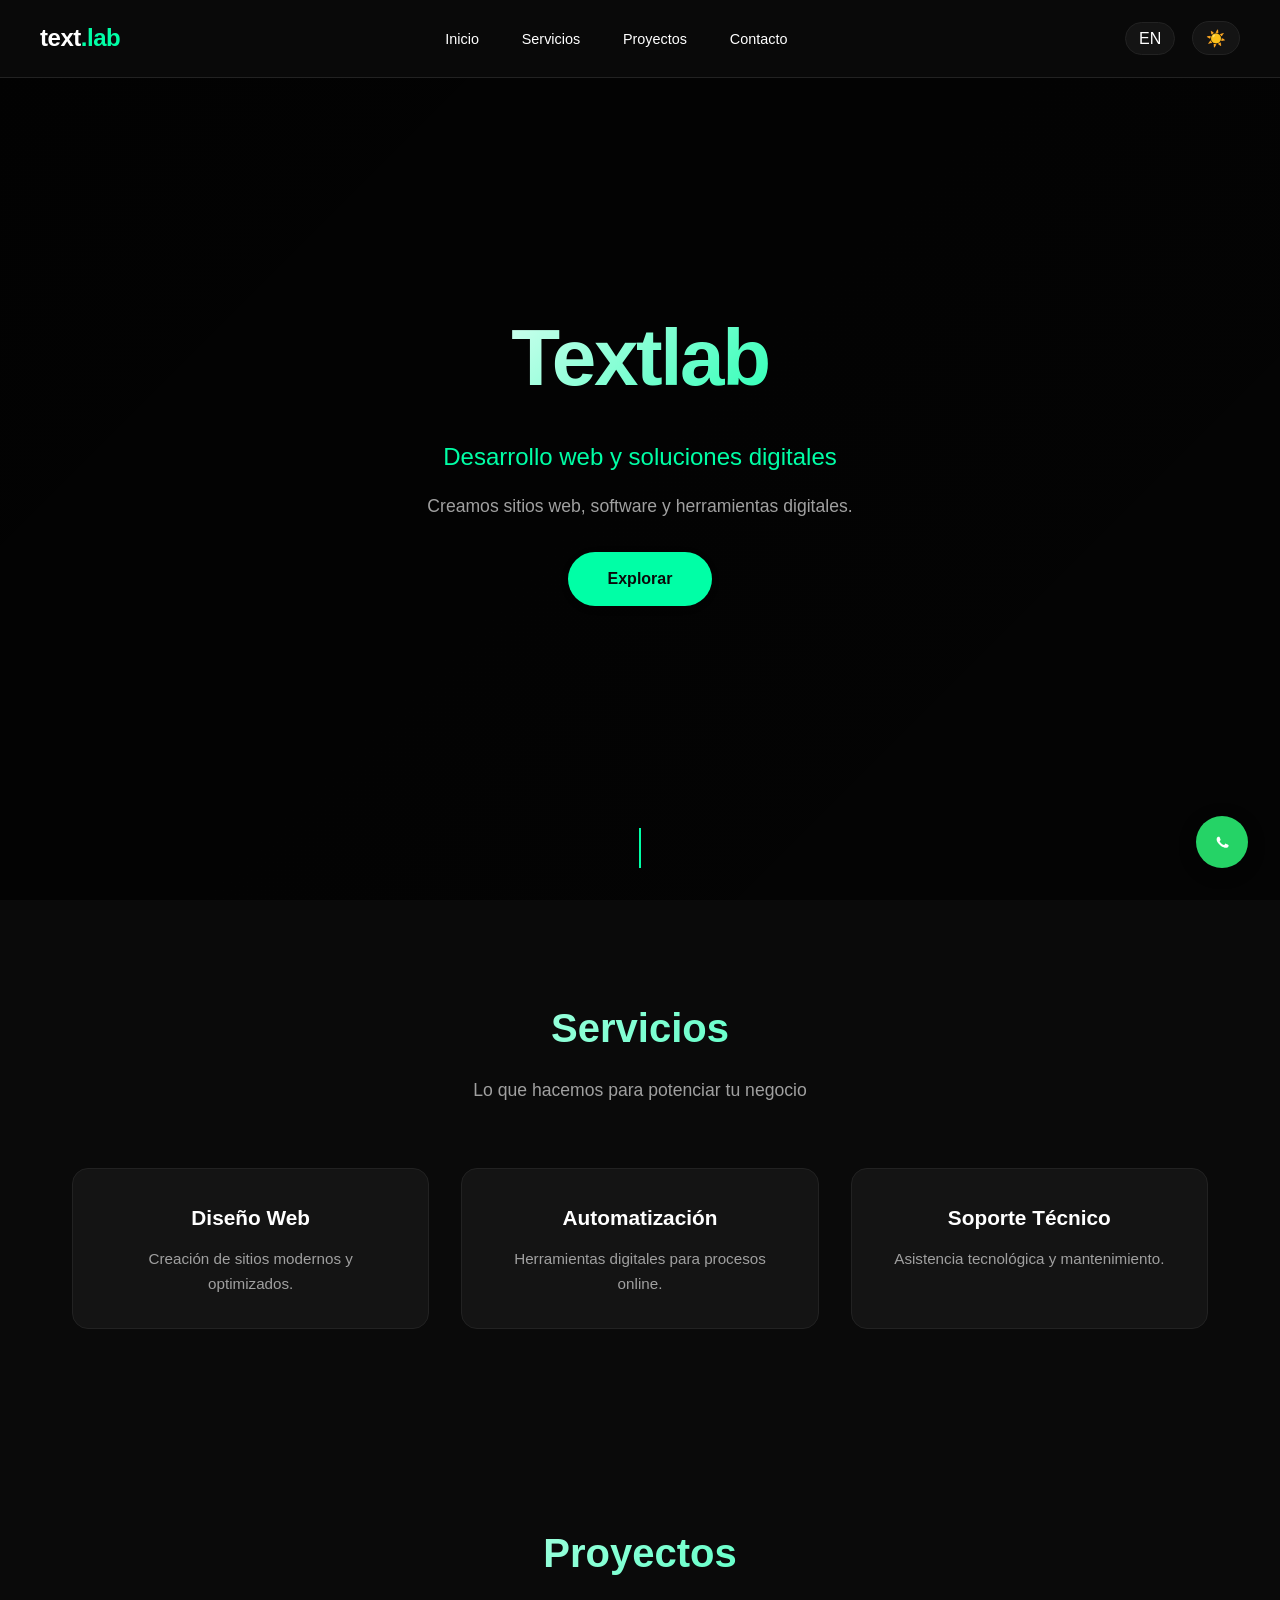
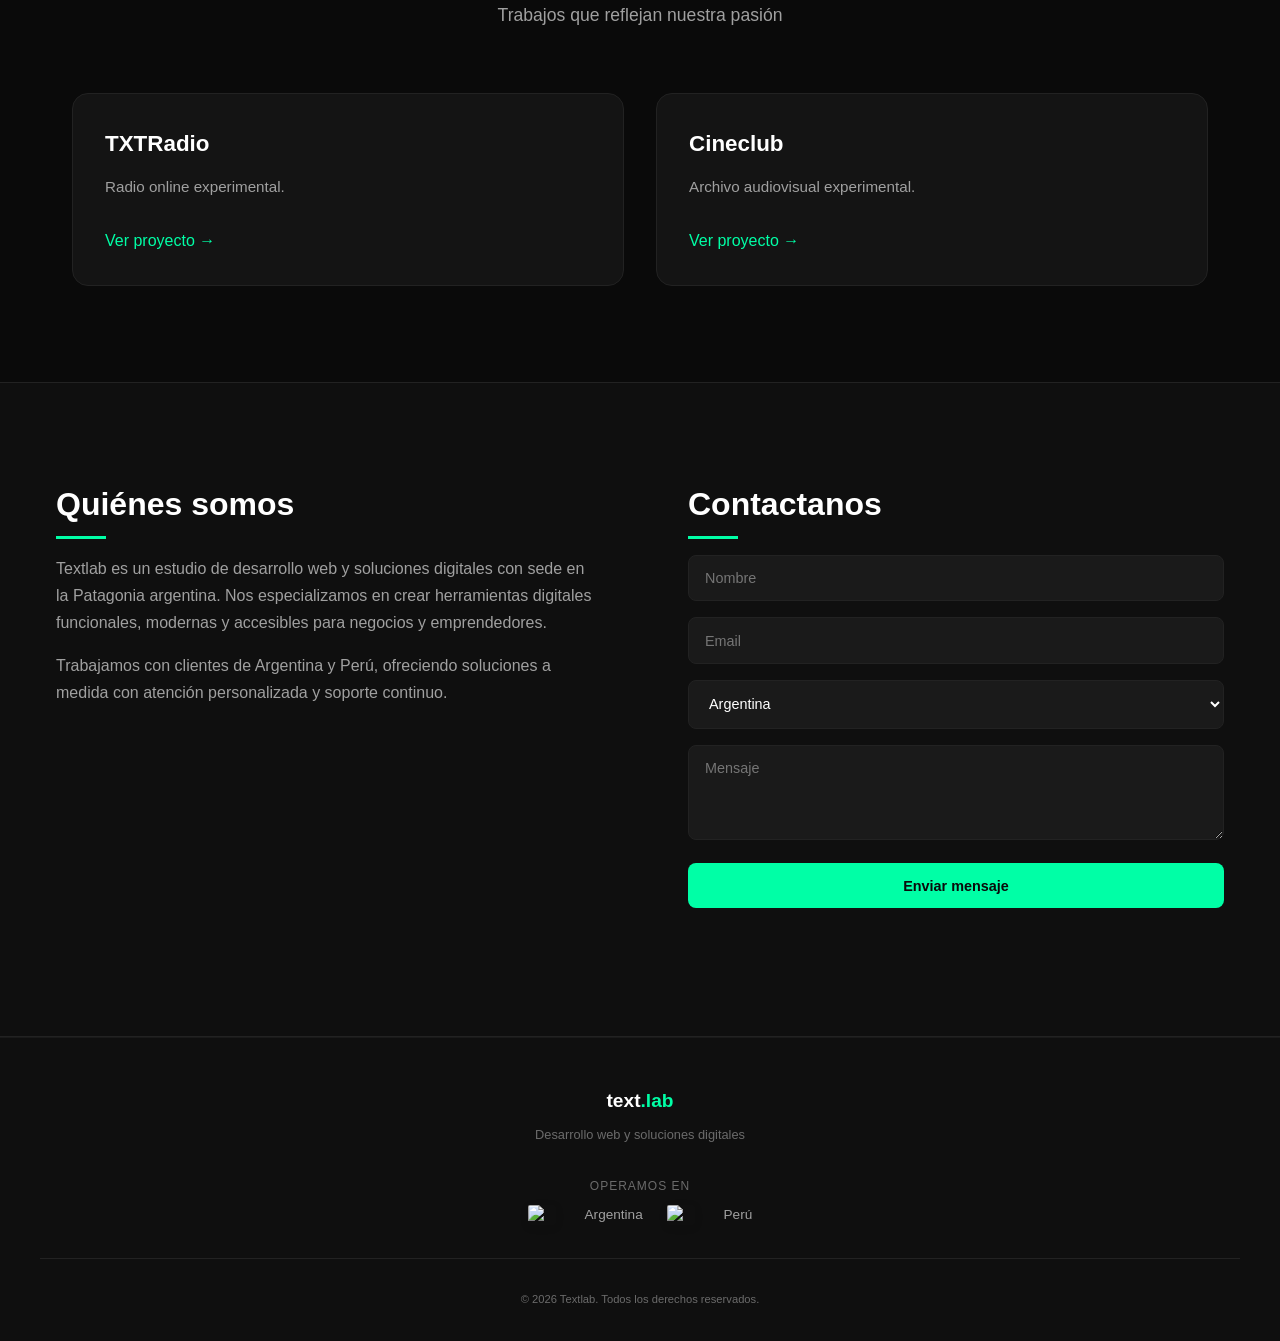
==== commit 61276c9b: "Update index.html" ====
--- a/index.html
+++ b/index.html
@@ -30,7 +30,7 @@
 <a href="#home" data-es="Inicio" data-en="Home">Inicio</a>
 <a href="#servicios" data-es="Servicios" data-en="Services">Servicios</a>
 <a href="#proyectos" data-es="Proyectos" data-en="Projects">Proyectos</a>
-<a href="#contacto" data-es="Contacto" data-en="Contact">Contacto</a>
+<a href="#nosotros-contacto" data-es="Contacto" data-en="Contact">Contacto</a>
 
 </nav>
 
--- a/styles.css
+++ b/styles.css
@@ -1,272 +1,767 @@
-*{
-margin:0;
-padding:0;
-box-sizing:border-box;
-font-family:Arial, Helvetica, sans-serif;
-}
-
-body{
-background:#0f0f0f;
-color:white;
-line-height:1.6;
+:root {
+    --transition-fast: 0.2s ease;
+    --transition-normal: 0.3s ease;
+    --transition-slow: 0.5s ease;
+    --shadow-sm: 0 2px 8px rgba(0,0,0,0.1);
+    --shadow-md: 0 4px 20px rgba(0,0,0,0.15);
+    --shadow-lg: 0 8px 30px rgba(0,0,0,0.2);
+    --shadow-hover: 0 12px 40px rgba(0,0,0,0.25);
+}
+
+* {
+    margin: 0;
+    padding: 0;
+    box-sizing: border-box;
+}
+
+body {
+    font-family: 'Inter', -apple-system, BlinkMacSystemFont, 'Segoe UI', Roboto, Helvetica, Arial, sans-serif;
+    line-height: 1.6;
+    transition: background-color var(--transition-normal), color var(--transition-normal);
+    overflow-x: hidden;
+}
+
+/* Modo oscuro (default) */
+body.dark {
+    --bg-primary: #0a0a0a;
+    --bg-secondary: #0f0f0f;
+    --bg-card: #141414;
+    --bg-header: rgba(10,10,10,0.9);
+    --text-primary: #ffffff;
+    --text-secondary: #a0a0a0;
+    --text-muted: #6b6b6b;
+    --accent: #00ffa6;
+    --accent-dark: #00cc88;
+    --border: #222222;
+    --card-hover: #1a1a1a;
+    --footer-border: #1a1a1a;
+    --input-bg: #1a1a1a;
+}
+
+/* Modo claro */
+body.light {
+    --bg-primary: #fafafa;
+    --bg-secondary: #ffffff;
+    --bg-card: #ffffff;
+    --bg-header: rgba(255,255,255,0.95);
+    --text-primary: #111111;
+    --text-secondary: #4a4a4a;
+    --text-muted: #888888;
+    --accent: #008866;
+    --accent-dark: #006644;
+    --border: #e5e5e5;
+    --card-hover: #f5f5f5;
+    --footer-border: #e0e0e0;
+    --input-bg: #f5f5f5;
+}
+
+body {
+    background-color: var(--bg-primary);
+    color: var(--text-primary);
 }
 
 /* HEADER */
-
-header{
-position:fixed;
-top:0;
-width:100%;
-display:flex;
-justify-content:space-between;
-align-items:center;
-padding:20px 40px;
-background:rgba(0,0,0,0.7);
-backdrop-filter:blur(10px);
-z-index:1000;
-}
-
-.logo{
-font-size:22px;
-font-weight:bold;
-color:white;
-text-decoration:none;
-}
-
-.logo span{
-color:#00ffa6;
-}
-
-nav a{
-margin:0 15px;
-color:white;
-text-decoration:none;
-font-size:14px;
-}
-
-.header-controls button{
-margin-left:10px;
-background:none;
-border:none;
-color:white;
-font-size:16px;
-cursor:pointer;
+header {
+    position: fixed;
+    top: 0;
+    width: 100%;
+    display: flex;
+    justify-content: space-between;
+    align-items: center;
+    padding: 1.2rem 2.5rem;
+    background: var(--bg-header);
+    backdrop-filter: blur(12px);
+    z-index: 1000;
+    transition: all var(--transition-normal);
+    border-bottom: 1px solid var(--border);
+}
+
+.logo {
+    font-size: 1.5rem;
+    font-weight: 700;
+    color: var(--text-primary);
+    text-decoration: none;
+    letter-spacing: -0.02em;
+}
+
+.logo span {
+    color: var(--accent);
+}
+
+nav a {
+    margin: 0 1.2rem;
+    color: var(--text-primary);
+    text-decoration: none;
+    font-size: 0.9rem;
+    font-weight: 500;
+    transition: color var(--transition-fast);
+    position: relative;
+}
+
+nav a::after {
+    content: '';
+    position: absolute;
+    bottom: -4px;
+    left: 0;
+    width: 0;
+    height: 2px;
+    background: var(--accent);
+    transition: width var(--transition-normal);
+}
+
+nav a:hover::after {
+    width: 100%;
+}
+
+nav a:hover {
+    color: var(--accent);
+}
+
+.header-controls button {
+    margin-left: 0.8rem;
+    background: var(--bg-card);
+    border: 1px solid var(--border);
+    color: var(--text-primary);
+    font-size: 1rem;
+    cursor: pointer;
+    padding: 0.4rem 0.8rem;
+    border-radius: 30px;
+    transition: all var(--transition-fast);
+}
+
+.header-controls button:hover {
+    background: var(--accent);
+    color: var(--bg-primary);
+    transform: scale(1.05);
 }
 
 /* HERO */
-
-.hero{
-height:100vh;
-display:flex;
-align-items:center;
-justify-content:center;
-text-align:center;
-background:url("fondo.jpg") center/cover no-repeat;
-}
-
-.hero-content{
-max-width:700px;
-}
-
-.hero h1{
-font-size:64px;
-margin-bottom:20px;
-}
-
-.subtitle{
-font-size:24px;
-color:#00ffa6;
-margin-bottom:10px;
-}
-
-.tagline{
-margin-bottom:30px;
-}
-
-.cta-button{
-background:#00ffa6;
-color:black;
-padding:12px 30px;
-border-radius:30px;
-text-decoration:none;
-}
-
-/* SECTIONS */
-
-.section{
-padding:120px 40px;
-max-width:1200px;
-margin:auto;
-}
-
-.section-title{
-text-align:center;
-margin-bottom:60px;
-font-size:32px;
-}
-
-/* GRID */
-
-.grid{
-display:grid;
-grid-template-columns:repeat(auto-fit,minmax(250px,1fr));
-gap:30px;
-}
-
-/* CARDS */
-
-.card{
-background:#1c1c1c;
-padding:30px;
-border-radius:10px;
-text-align:center;
-cursor:pointer;
-transition:0.3s;
-}
-
-.card:hover{
-transform:translateY(-5px);
-}
-
-/* PROJECT LINKS */
-
-.project-card,
-.project-card:link,
-.project-card:visited{
-text-decoration:none;
-color:inherit;
-display:block;
-}
-
-/* CONTACT */
-
-.contact-info{
-display:flex;
-justify-content:center;
-gap:60px;
-flex-wrap:wrap;
+.hero {
+    min-height: 100vh;
+    display: flex;
+    align-items: center;
+    justify-content: center;
+    text-align: center;
+    position: relative;
+    background: linear-gradient(135deg, rgba(0,0,0,0.8) 0%, rgba(0,0,0,0.6) 100%);
+}
+
+body.light .hero {
+    background: linear-gradient(135deg, rgba(100,100,100,0.08) 0%, rgba(0,0,0,0.03) 100%);
+}
+
+.hero-content {
+    max-width: 800px;
+    padding: 2rem;
+    z-index: 2;
+}
+
+.hero h1 {
+    font-size: 5rem;
+    font-weight: 800;
+    margin-bottom: 1rem;
+    letter-spacing: -0.03em;
+    background: linear-gradient(135deg, var(--text-primary) 0%, var(--accent) 100%);
+    background-clip: text;
+    -webkit-background-clip: text;
+    color: transparent;
+}
+
+.subtitle {
+    font-size: 1.5rem;
+    color: var(--accent);
+    margin-bottom: 1rem;
+    font-weight: 500;
+}
+
+.tagline {
+    font-size: 1.1rem;
+    color: var(--text-secondary);
+    margin-bottom: 2rem;
+}
+
+.cta-button {
+    display: inline-block;
+    background: var(--accent);
+    color: var(--bg-primary);
+    padding: 0.9rem 2.5rem;
+    border-radius: 50px;
+    text-decoration: none;
+    font-weight: 600;
+    transition: all var(--transition-normal);
+    box-shadow: var(--shadow-sm);
+}
+
+.cta-button:hover {
+    transform: translateY(-3px);
+    box-shadow: var(--shadow-md);
+    background: var(--accent-dark);
+}
+
+/* Scroll indicator */
+.hero-scroll-indicator {
+    position: absolute;
+    bottom: 2rem;
+    left: 50%;
+    transform: translateX(-50%);
+    animation: bounce 2s infinite;
+}
+
+.hero-scroll-indicator span {
+    display: block;
+    width: 2px;
+    height: 40px;
+    background: var(--accent);
+}
+
+@keyframes bounce {
+    0%, 100% { transform: translateX(-50%) translateY(0); }
+    50% { transform: translateX(-50%) translateY(10px); }
+}
+
+/* Animaciones al hacer scroll */
+.animate-up {
+    opacity: 0;
+    transform: translateY(30px);
+    animation: fadeUp 0.8s ease forwards;
+}
+
+.delay-1 { animation-delay: 0.2s; }
+.delay-2 { animation-delay: 0.4s; }
+.delay-3 { animation-delay: 0.6s; }
+
+@keyframes fadeUp {
+    to {
+        opacity: 1;
+        transform: translateY(0);
+    }
+}
+
+/* Secciones */
+.section {
+    padding: 6rem 2rem;
+    max-width: 1200px;
+    margin: 0 auto;
+}
+
+.section-header {
+    text-align: center;
+    margin-bottom: 4rem;
+}
+
+.section-title {
+    font-size: 2.5rem;
+    font-weight: 700;
+    margin-bottom: 1rem;
+    background: linear-gradient(135deg, var(--text-primary) 0%, var(--accent) 100%);
+    background-clip: text;
+    -webkit-background-clip: text;
+    color: transparent;
+}
+
+.section-subtitle {
+    color: var(--text-secondary);
+    font-size: 1.1rem;
+}
+
+/* Grid y Cards */
+.grid {
+    display: grid;
+    grid-template-columns: repeat(auto-fit, minmax(300px, 1fr));
+    gap: 2rem;
+}
+
+.card {
+    background: var(--bg-card);
+    padding: 2rem;
+    border-radius: 1rem;
+    text-align: center;
+    cursor: pointer;
+    transition: all var(--transition-normal);
+    border: 1px solid var(--border);
+    position: relative;
+    overflow: hidden;
+}
+
+.card:hover {
+    transform: translateY(-5px);
+    box-shadow: var(--shadow-hover);
+    border-color: var(--accent);
+}
+
+.card h3 {
+    font-size: 1.3rem;
+    margin-bottom: 0.8rem;
+    font-weight: 600;
+}
+
+.card p {
+    color: var(--text-secondary);
+    font-size: 0.95rem;
+}
+
+.card-hover-effect {
+    position: absolute;
+    bottom: 0;
+    left: 0;
+    width: 100%;
+    height: 3px;
+    background: var(--accent);
+    transform: scaleX(0);
+    transition: transform var(--transition-normal);
+}
+
+.card:hover .card-hover-effect {
+    transform: scaleX(1);
+}
+
+/* Proyectos */
+.projects-grid {
+    display: grid;
+    grid-template-columns: repeat(auto-fit, minmax(320px, 1fr));
+    gap: 2rem;
+}
+
+.project-card {
+    text-decoration: none;
+    color: inherit;
+    display: block;
+    text-align: left;
+}
+
+.project-card h3 {
+    font-size: 1.4rem;
+}
+
+.project-preview {
+    margin: 0.8rem 0;
+}
+
+.project-link {
+    display: inline-block;
+    margin-top: 1rem;
+    color: var(--accent);
+    font-weight: 500;
+    transition: transform var(--transition-fast);
+}
+
+.project-card:hover .project-link {
+    transform: translateX(5px);
+}
+
+/* SECCIÓN DIVIDIDA: QUIÉNES SOMOS + FORMULARIO */
+.split-section {
+    background: var(--bg-secondary);
+    border-top: 1px solid var(--border);
+    border-bottom: 1px solid var(--border);
+    max-width: 100%;
+    padding: 5rem 2rem;
+}
+
+.split-container {
+    max-width: 1200px;
+    margin: 0 auto;
+    display: grid;
+    grid-template-columns: 1fr 1fr;
+    gap: 4rem;
+}
+
+.split-left, .split-right {
+    padding: 1rem;
+}
+
+.split-title {
+    font-size: 2rem;
+    font-weight: 600;
+    margin-bottom: 1.5rem;
+    color: var(--text-primary);
+    position: relative;
+    display: inline-block;
+}
+
+.split-title::after {
+    content: '';
+    position: absolute;
+    bottom: -8px;
+    left: 0;
+    width: 50px;
+    height: 3px;
+    background: var(--accent);
+}
+
+.split-text {
+    color: var(--text-secondary);
+    margin-bottom: 1rem;
+    line-height: 1.7;
+}
+
+/* Formulario */
+.contact-form-split {
+    display: flex;
+    flex-direction: column;
+    gap: 1rem;
+}
+
+.form-group input,
+.form-group select,
+.form-group textarea {
+    width: 100%;
+    padding: 0.9rem 1rem;
+    background: var(--input-bg);
+    border: 1px solid var(--border);
+    border-radius: 0.5rem;
+    font-family: inherit;
+    font-size: 0.9rem;
+    color: var(--text-primary);
+    transition: all var(--transition-fast);
+}
+
+.form-group input:focus,
+.form-group select:focus,
+.form-group textarea:focus {
+    outline: none;
+    border-color: var(--accent);
+    box-shadow: 0 0 0 2px rgba(0,255,166,0.1);
+}
+
+.form-submit {
+    background: var(--accent);
+    color: var(--bg-primary);
+    border: none;
+    padding: 0.9rem 1.5rem;
+    border-radius: 0.5rem;
+    font-weight: 600;
+    cursor: pointer;
+    transition: all var(--transition-fast);
+    font-size: 0.9rem;
+}
+
+.form-submit:hover {
+    background: var(--accent-dark);
+    transform: translateY(-2px);
+}
+
+.form-message-split {
+    margin-top: 1rem;
+    font-size: 0.85rem;
+    text-align: center;
+}
+
+.form-message-split.success {
+    color: var(--accent);
+}
+
+.form-message-split.error {
+    color: #ff6b6b;
 }
 
 /* FOOTER */
-
-footer{
-text-align:center;
-padding:40px;
-background:#111;
-}
-
-/* WHATSAPP */
-
-.whatsapp-btn{
-
-position:fixed;
-bottom:30px;
-right:30px;
-
-width:55px;
-height:55px;
-
-background:#25D366;
-
-display:flex;
-align-items:center;
-justify-content:center;
-
-border-radius:50%;
-
-z-index:1000;
-
-}
-
-/* MOBILE */
-
-@media(max-width:768px){
-
-nav{
-display:none;
-}
-
-.hero h1{
-font-size:42px;
-}
-
-.section{
-padding:80px 20px;
-}
-
-}
-
-/* FULLSCREEN PANEL */
-
-.web-panel{
-
-position:fixed;
-top:0;
-left:0;
-width:100%;
-height:100vh;
-
-background:rgba(0,0,0,0.95);
-
-display:none;
-align-items:center;
-justify-content:center;
-
-z-index:9999;
-
-}
-
-.web-panel.active{
-display:flex;
-}
-
-.web-panel-content{
-
-width:90%;
-max-width:1100px;
-text-align:center;
-
-}
-
-.web-pricing{
-
-margin-top:40px;
-
-display:grid;
-grid-template-columns:repeat(auto-fit,minmax(250px,1fr));
-gap:30px;
-
-}
-
-.price-card{
-
-background:#fff;
-padding:35px;
-border-radius:10px;
-color:black;
-
-}
-
-.price-card span{
-
-display:block;
-margin-top:20px;
-font-size:22px;
-font-weight:bold;
-color:#d3002f;
-
-}
-
-.close-panel{
-
-position:absolute;
-top:30px;
-right:40px;
-
-font-size:28px;
-background:none;
-border:none;
-color:white;
-cursor:pointer;
-
-}
+footer {
+    background: var(--bg-secondary);
+    border-top: 1px solid var(--footer-border);
+    padding: 3rem 2rem 2rem;
+}
+
+.footer-content {
+    max-width: 1200px;
+    margin: 0 auto;
+    display: flex;
+    flex-direction: column;
+    gap: 2rem;
+}
+
+.footer-brand {
+    text-align: center;
+}
+
+.footer-logo {
+    font-size: 1.2rem;
+    font-weight: 600;
+    color: var(--text-primary);
+    margin-bottom: 0.5rem;
+}
+
+.footer-logo span {
+    color: var(--accent);
+}
+
+.footer-tagline {
+    font-size: 0.8rem;
+    color: var(--text-muted);
+}
+
+/* Banderas */
+.footer-flags {
+    text-align: center;
+}
+
+.flag-label {
+    font-size: 0.75rem;
+    color: var(--text-muted);
+    display: block;
+    margin-bottom: 0.5rem;
+    text-transform: uppercase;
+    letter-spacing: 1px;
+}
+
+.flags {
+    display: flex;
+    justify-content: center;
+    align-items: center;
+    gap: 1.5rem;
+    flex-wrap: wrap;
+}
+
+.flag-icon {
+    width: 28px;
+    height: 20px;
+    object-fit: cover;
+    border-radius: 2px;
+    box-shadow: var(--shadow-sm);
+}
+
+.flag-name {
+    font-size: 0.85rem;
+    color: var(--text-secondary);
+    margin-left: 0.3rem;
+}
+
+.footer-copyright {
+    text-align: center;
+    font-size: 0.7rem;
+    color: var(--text-muted);
+    border-top: 1px solid var(--border);
+    padding-top: 2rem;
+}
+
+/* WhatsApp */
+.whatsapp-btn {
+    position: fixed;
+    bottom: 2rem;
+    right: 2rem;
+    width: 52px;
+    height: 52px;
+    background: #25D366;
+    display: flex;
+    align-items: center;
+    justify-content: center;
+    border-radius: 50%;
+    z-index: 1000;
+    transition: all var(--transition-normal);
+    box-shadow: var(--shadow-md);
+}
+
+.whatsapp-btn:hover {
+    transform: scale(1.05);
+    box-shadow: var(--shadow-lg);
+}
+
+/* Panel fullscreen */
+.web-panel {
+    position: fixed;
+    top: 0;
+    left: 0;
+    width: 100%;
+    height: 100vh;
+    background: rgba(0,0,0,0.95);
+    display: none;
+    align-items: center;
+    justify-content: center;
+    z-index: 9999;
+    transition: all var(--transition-normal);
+}
+
+body.light .web-panel {
+    background: rgba(255,255,255,0.98);
+}
+
+.web-panel.active {
+    display: flex;
+    animation: fadeIn 0.3s ease;
+}
+
+@keyframes fadeIn {
+    from { opacity: 0; }
+    to { opacity: 1; }
+}
+
+.web-panel-content {
+    width: 90%;
+    max-width: 1200px;
+    text-align: center;
+    max-height: 90vh;
+    overflow-y: auto;
+    padding: 2rem;
+}
+
+.web-panel-content h2 {
+    font-size: 2.5rem;
+    margin-bottom: 0.5rem;
+}
+
+.panel-subtitle {
+    color: var(--text-secondary);
+    margin-bottom: 2rem;
+}
+
+.web-pricing {
+    display: grid;
+    grid-template-columns: repeat(auto-fit, minmax(280px, 1fr));
+    gap: 2rem;
+}
+
+.price-card {
+    background: var(--bg-card);
+    padding: 2rem;
+    border-radius: 1rem;
+    text-align: center;
+    position: relative;
+    transition: all var(--transition-normal);
+    border: 1px solid var(--border);
+}
+
+.price-card:hover {
+    transform: translateY(-5px);
+    box-shadow: var(--shadow-lg);
+}
+
+.price-card.featured {
+    border: 2px solid var(--accent);
+    transform: scale(1.02);
+}
+
+.featured-badge {
+    position: absolute;
+    top: -12px;
+    left: 50%;
+    transform: translateX(-50%);
+    background: var(--accent);
+    color: var(--bg-primary);
+    padding: 0.2rem 1rem;
+    border-radius: 20px;
+    font-size: 0.7rem;
+    font-weight: 600;
+}
+
+.price-card h3 {
+    font-size: 1.5rem;
+    margin: 1rem 0;
+}
+
+.price-features {
+    list-style: none;
+    margin: 1.5rem 0;
+    text-align: left;
+}
+
+.price-features li {
+    margin: 0.5rem 0;
+    color: var(--text-secondary);
+    font-size: 0.85rem;
+}
+
+.price {
+    display: block;
+    font-size: 1.8rem;
+    font-weight: 700;
+    color: var(--accent);
+    margin: 1rem 0;
+}
+
+.price-cta {
+    display: inline-block;
+    background: var(--accent);
+    color: var(--bg-primary);
+    padding: 0.6rem 1.5rem;
+    border-radius: 50px;
+    text-decoration: none;
+    font-weight: 600;
+    transition: all var(--transition-fast);
+}
+
+.price-cta:hover {
+    transform: translateX(5px);
+}
+
+.close-panel {
+    position: absolute;
+    top: 2rem;
+    right: 2rem;
+    font-size: 2rem;
+    background: none;
+    border: none;
+    color: var(--text-primary);
+    cursor: pointer;
+    transition: transform var(--transition-fast);
+}
+
+.close-panel:hover {
+    transform: scale(1.1);
+}
+
+/* Responsive */
+@media (max-width: 768px) {
+    header {
+        padding: 1rem;
+    }
+    
+    nav {
+        display: none;
+    }
+    
+    .hero h1 {
+        font-size: 3rem;
+    }
+    
+    .subtitle {
+        font-size: 1.2rem;
+    }
+    
+    .section {
+        padding: 4rem 1rem;
+    }
+    
+    .section-title {
+        font-size: 2rem;
+    }
+    
+    .grid, .projects-grid, .web-pricing {
+        gap: 1.5rem;
+    }
+    
+    .split-container {
+        grid-template-columns: 1fr;
+        gap: 2rem;
+    }
+    
+    .split-title::after {
+        left: 50%;
+        transform: translateX(-50%);
+    }
+    
+    .split-left, .split-right {
+        text-align: center;
+    }
+    
+    .flags {
+        gap: 1rem;
+    }
+    
+    .web-panel-content {
+        padding: 1rem;
+    }
+    
+    .price-card.featured {
+        transform: scale(1);
+    }
+}
+
+@media (max-width: 480px) {
+    .hero h1 {
+        font-size: 2.5rem;
+    }
+    
+    .card {
+        padding: 1.5rem;
+    }
+}
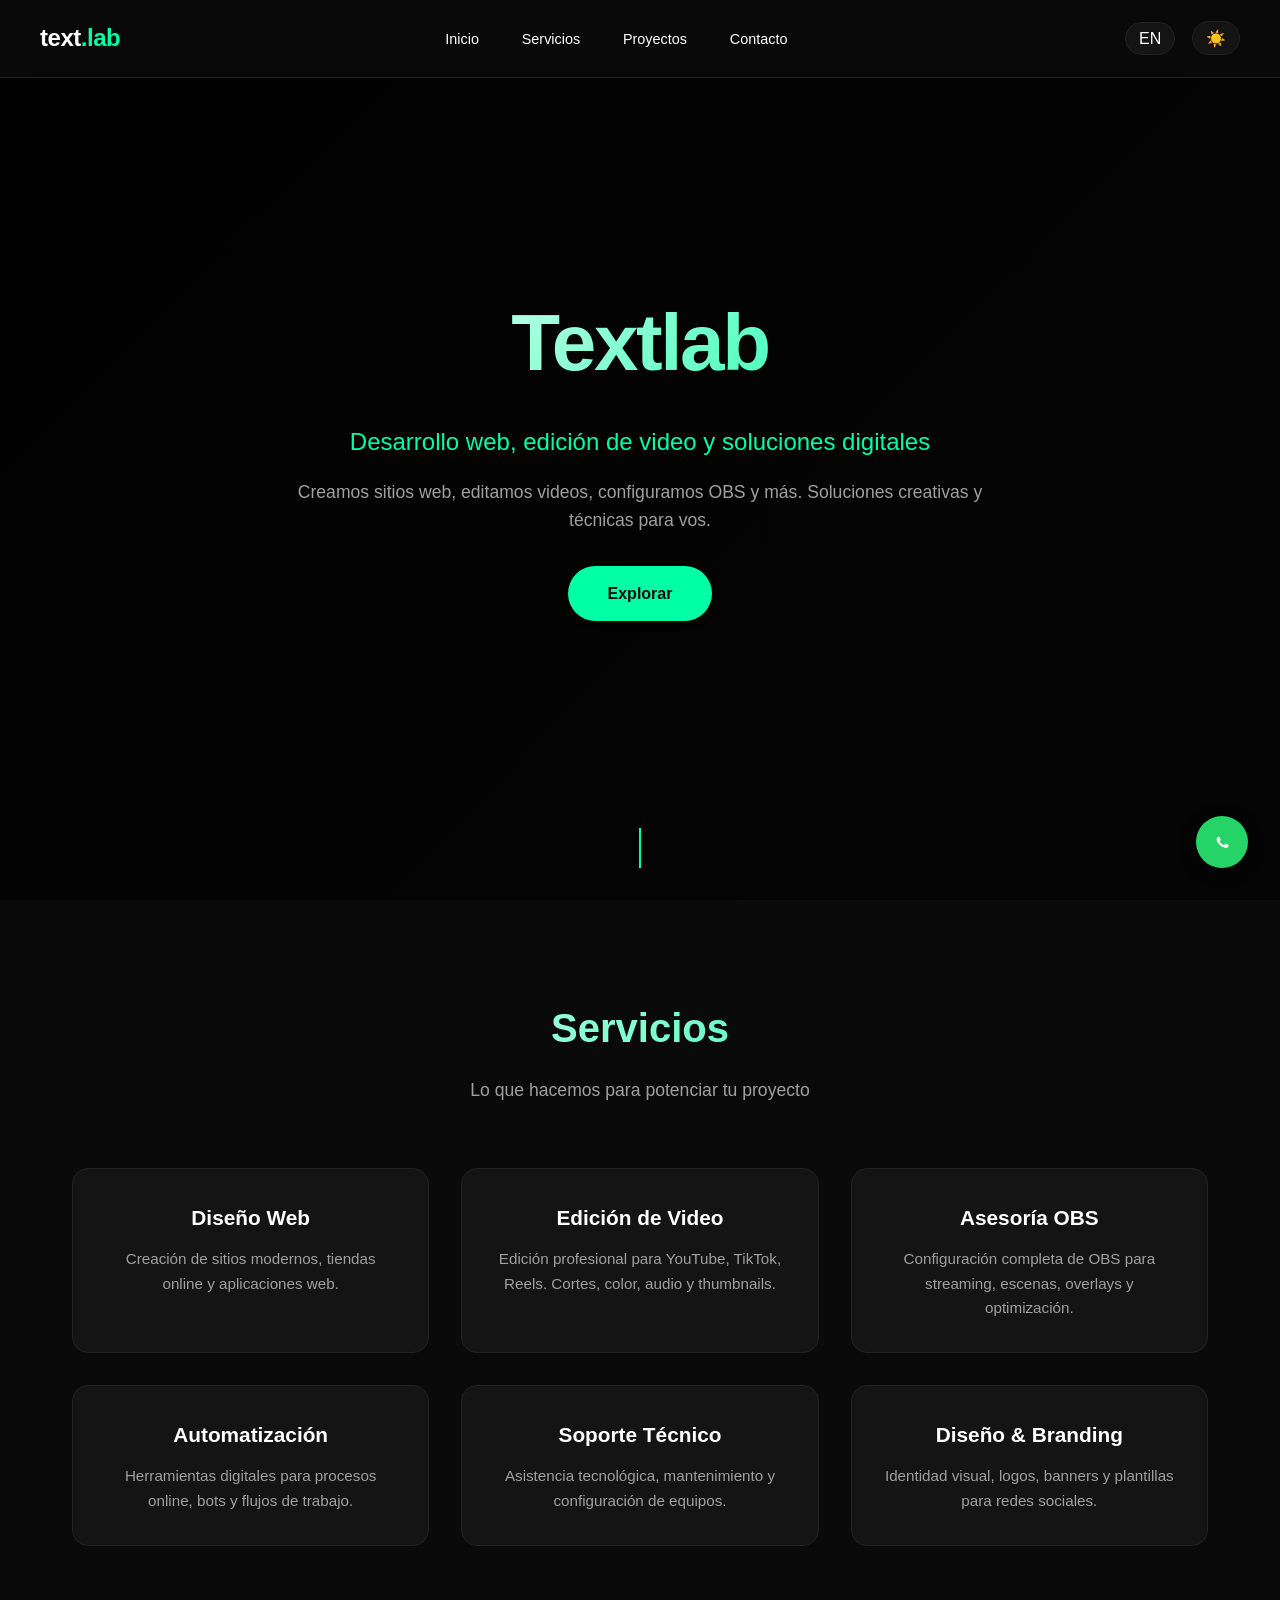
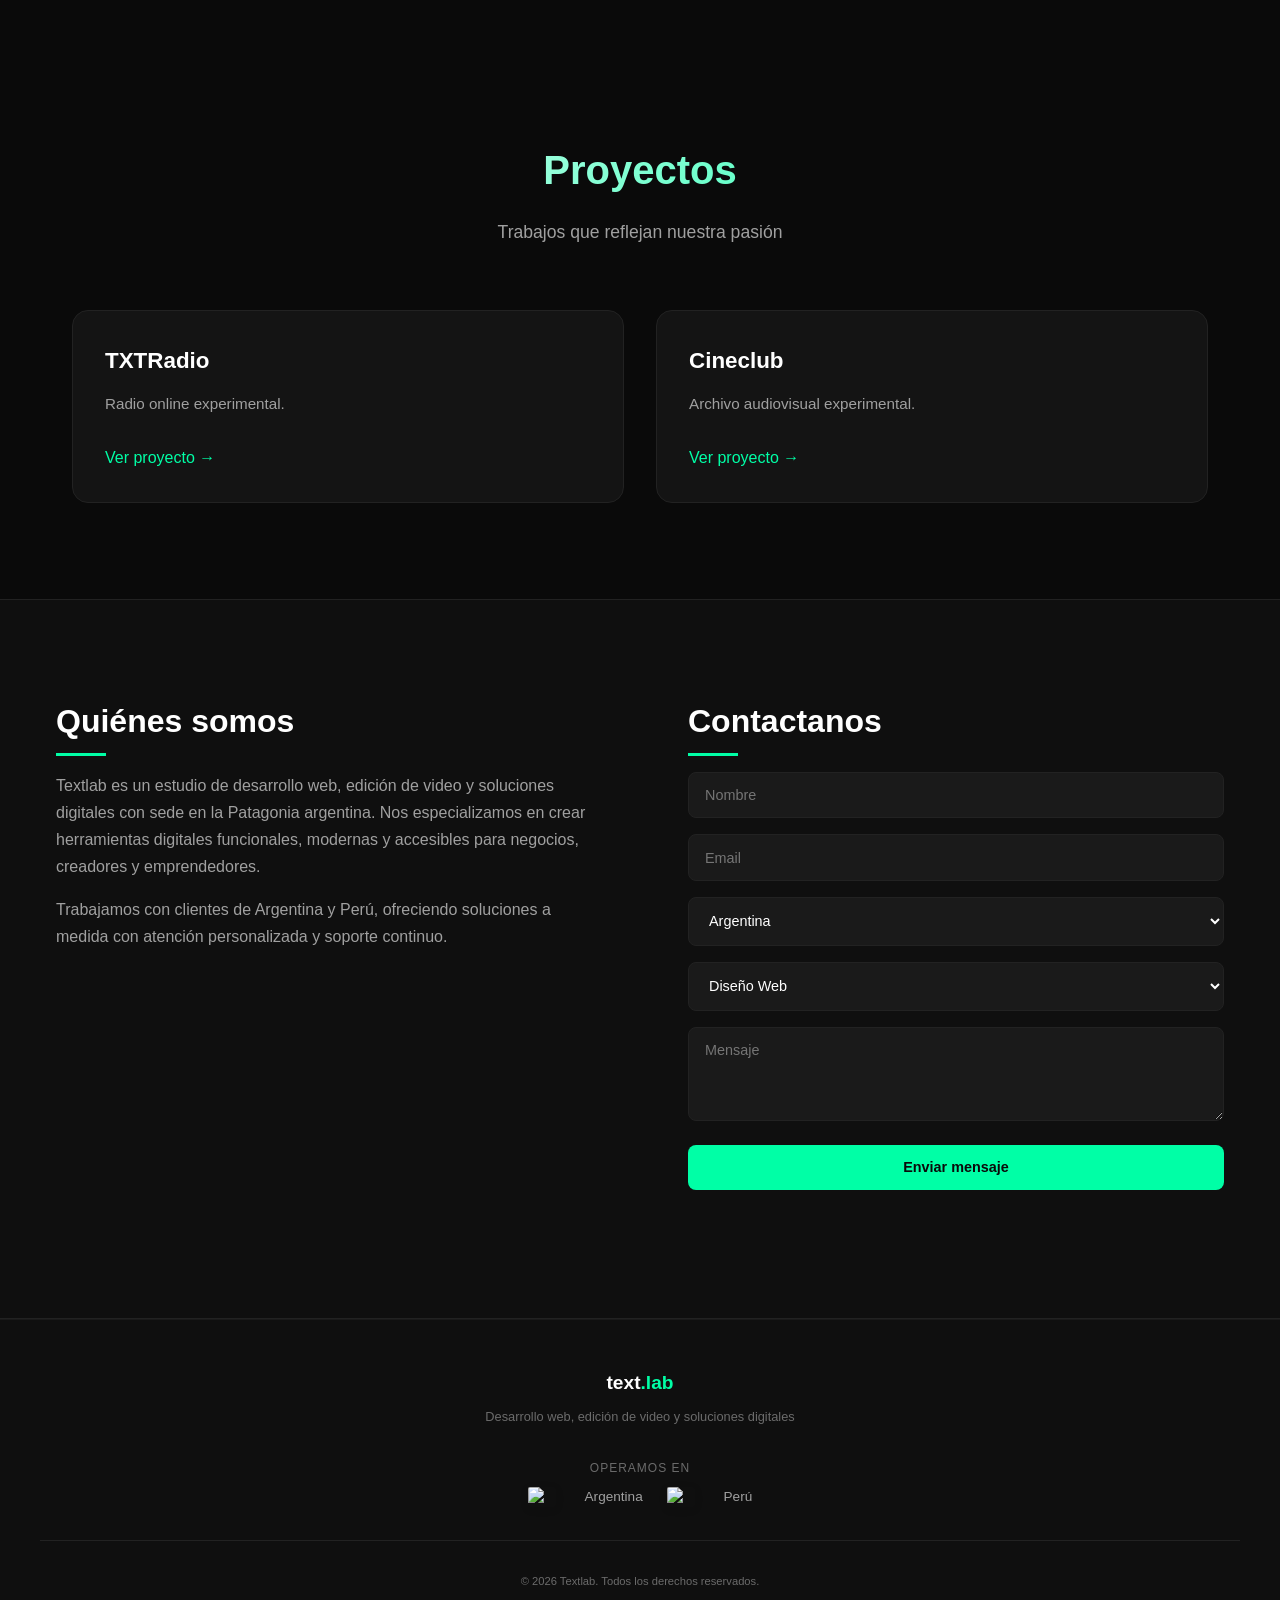
==== commit 876d06d3: "Update index.html" ====
--- a/index.html
+++ b/index.html
@@ -5,11 +5,11 @@
 
 <meta charset="UTF-8">
 <meta name="viewport" content="width=device-width, initial-scale=1.0, viewport-fit=cover">
-<meta name="description" content="Textlab - Desarrollo web y soluciones digitales desde la Patagonia">
-<meta name="keywords" content="desarrollo web, diseño web, automatización, patagonia, argentina, perú">
+<meta name="description" content="Textlab - Desarrollo web, edición de video, asesoramiento OBS y soluciones digitales desde la Patagonia">
+<meta name="keywords" content="desarrollo web, edición de video, OBS, youtubers, automatización, patagonia, argentina, perú">
 <meta name="author" content="Textlab">
 
-<title>Textlab | Desarrollo web y soluciones digitales</title>
+<title>Textlab | Desarrollo web, edición de video y soluciones digitales</title>
 
 <link rel="icon" type="image/svg+xml" href="favicon.svg">
 <link rel="preconnect" href="https://fonts.googleapis.com">
@@ -49,15 +49,15 @@
 <h1 class="animate-up">Textlab</h1>
 
 <p class="subtitle animate-up delay-1"
-data-es="Desarrollo web y soluciones digitales"
-data-en="Web development and digital solutions">
-Desarrollo web y soluciones digitales
+data-es="Desarrollo web, edición de video y soluciones digitales"
+data-en="Web development, video editing and digital solutions">
+Desarrollo web, edición de video y soluciones digitales
 </p>
 
 <p class="tagline animate-up delay-2"
-data-es="Creamos sitios web, software y herramientas digitales."
-data-en="We build websites, software and digital tools.">
-Creamos sitios web, software y herramientas digitales.
+data-es="Creamos sitios web, editamos videos, configuramos OBS y más. Soluciones creativas y técnicas para vos."
+data-en="We build websites, edit videos, configure OBS and more. Creative and technical solutions for you.">
+Creamos sitios web, editamos videos, configuramos OBS y más. Soluciones creativas y técnicas para vos.
 </p>
 
 <a href="#servicios" class="cta-button animate-up delay-3" data-es="Explorar" data-en="Explore">Explorar</a>
@@ -75,26 +75,44 @@
 
 <div class="section-header">
 <h2 class="section-title" data-es="Servicios" data-en="Services">Servicios</h2>
-<p class="section-subtitle" data-es="Lo que hacemos para potenciar tu negocio" data-en="What we do to boost your business">Lo que hacemos para potenciar tu negocio</p>
-</div>
-
-<div class="grid">
+<p class="section-subtitle" data-es="Lo que hacemos para potenciar tu proyecto" data-en="What we do to boost your project">Lo que hacemos para potenciar tu proyecto</p>
+</div>
+
+<div class="grid grid-2rows">
 
 <div class="card" id="webService">
 <h3 data-es="Diseño Web" data-en="Web Design">Diseño Web</h3>
-<p data-es="Creación de sitios modernos y optimizados." data-en="Creation of modern and optimized websites.">Creación de sitios modernos y optimizados.</p>
+<p data-es="Creación de sitios modernos, tiendas online y aplicaciones web." data-en="Creation of modern websites, online stores and web applications.">Creación de sitios modernos, tiendas online y aplicaciones web.</p>
+<div class="card-hover-effect"></div>
+</div>
+
+<div class="card" id="videoService">
+<h3 data-es="Edición de Video" data-en="Video Editing">Edición de Video</h3>
+<p data-es="Edición profesional para YouTube, TikTok, Reels. Cortes, color, audio y thumbnails." data-en="Professional editing for YouTube, TikTok, Reels. Cuts, color, audio and thumbnails.">Edición profesional para YouTube, TikTok, Reels. Cortes, color, audio y thumbnails.</p>
+<div class="card-hover-effect"></div>
+</div>
+
+<div class="card" id="obsService">
+<h3 data-es="Asesoría OBS" data-en="OBS Consulting">Asesoría OBS</h3>
+<p data-es="Configuración completa de OBS para streaming, escenas, overlays y optimización." data-en="Complete OBS setup for streaming, scenes, overlays and optimization.">Configuración completa de OBS para streaming, escenas, overlays y optimización.</p>
 <div class="card-hover-effect"></div>
 </div>
 
 <div class="card">
 <h3 data-es="Automatización" data-en="Automation">Automatización</h3>
-<p data-es="Herramientas digitales para procesos online." data-en="Digital tools for online processes.">Herramientas digitales para procesos online.</p>
+<p data-es="Herramientas digitales para procesos online, bots y flujos de trabajo." data-en="Digital tools for online processes, bots and workflows.">Herramientas digitales para procesos online, bots y flujos de trabajo.</p>
 <div class="card-hover-effect"></div>
 </div>
 
 <div class="card">
 <h3 data-es="Soporte Técnico" data-en="Technical Support">Soporte Técnico</h3>
-<p data-es="Asistencia tecnológica y mantenimiento." data-en="Technical assistance and maintenance.">Asistencia tecnológica y mantenimiento.</p>
+<p data-es="Asistencia tecnológica, mantenimiento y configuración de equipos." data-en="Technical assistance, maintenance and equipment setup.">Asistencia tecnológica, mantenimiento y configuración de equipos.</p>
+<div class="card-hover-effect"></div>
+</div>
+
+<div class="card">
+<h3 data-es="Diseño & Branding" data-en="Design & Branding">Diseño & Branding</h3>
+<p data-es="Identidad visual, logos, banners y plantillas para redes sociales." data-en="Visual identity, logos, banners and templates for social media.">Identidad visual, logos, banners y plantillas para redes sociales.</p>
 <div class="card-hover-effect"></div>
 </div>
 
@@ -136,7 +154,7 @@
 
 <div class="split-left">
 <h2 class="split-title" data-es="Quiénes somos" data-en="About us">Quiénes somos</h2>
-<p class="split-text" data-es="Textlab es un estudio de desarrollo web y soluciones digitales con sede en la Patagonia argentina. Nos especializamos en crear herramientas digitales funcionales, modernas y accesibles para negocios y emprendedores." data-en="Textlab is a web development and digital solutions studio based in Argentine Patagonia. We specialize in creating functional, modern and accessible digital tools for businesses and entrepreneurs.">Textlab es un estudio de desarrollo web y soluciones digitales con sede en la Patagonia argentina. Nos especializamos en crear herramientas digitales funcionales, modernas y accesibles para negocios y emprendedores.</p>
+<p class="split-text" data-es="Textlab es un estudio de desarrollo web, edición de video y soluciones digitales con sede en la Patagonia argentina. Nos especializamos en crear herramientas digitales funcionales, modernas y accesibles para negocios, creadores y emprendedores." data-en="Textlab is a web development, video editing and digital solutions studio based in Argentine Patagonia. We specialize in creating functional, modern and accessible digital tools for businesses, creators and entrepreneurs.">Textlab es un estudio de desarrollo web, edición de video y soluciones digitales con sede en la Patagonia argentina. Nos especializamos en crear herramientas digitales funcionales, modernas y accesibles para negocios, creadores y emprendedores.</p>
 <p class="split-text" data-es="Trabajamos con clientes de Argentina y Perú, ofreciendo soluciones a medida con atención personalizada y soporte continuo." data-en="We work with clients from Argentina and Peru, offering custom solutions with personalized attention and ongoing support.">Trabajamos con clientes de Argentina y Perú, ofreciendo soluciones a medida con atención personalizada y soporte continuo.</p>
 </div>
 
@@ -157,6 +175,16 @@
 </select>
 </div>
 <div class="form-group">
+<select id="formServicio">
+<option value="web" data-es="Diseño Web" data-en="Web Design">Diseño Web</option>
+<option value="video" data-es="Edición de Video" data-en="Video Editing">Edición de Video</option>
+<option value="obs" data-es="Asesoría OBS" data-en="OBS Consulting">Asesoría OBS</option>
+<option value="automatizacion" data-es="Automatización" data-en="Automation">Automatización</option>
+<option value="soporte" data-es="Soporte Técnico" data-en="Technical Support">Soporte Técnico</option>
+<option value="branding" data-es="Diseño & Branding" data-en="Design & Branding">Diseño & Branding</option>
+</select>
+</div>
+<div class="form-group">
 <textarea id="formMensaje" rows="4" placeholder="Mensaje" required></textarea>
 </div>
 <button type="submit" class="form-submit" data-es="Enviar mensaje" data-en="Send message">Enviar mensaje</button>
@@ -174,7 +202,7 @@
 <div class="footer-content">
 <div class="footer-brand">
 <p class="footer-logo">text<span>.lab</span></p>
-<p class="footer-tagline" data-es="Desarrollo web y soluciones digitales" data-en="Web development and digital solutions">Desarrollo web y soluciones digitales</p>
+<p class="footer-tagline" data-es="Desarrollo web, edición de video y soluciones digitales" data-en="Web development, video editing and digital solutions">Desarrollo web, edición de video y soluciones digitales</p>
 </div>
 <div class="footer-flags">
 <span class="flag-label" data-es="Operamos en" data-en="We operate in">Operamos en</span>
@@ -206,18 +234,12 @@
 
 
 <!-- PANEL FULLSCREEN DISEÑO WEB -->
-
 <div id="webPanel" class="web-panel">
-
 <div class="web-panel-content">
-
 <button class="close-panel" id="closeWebPanel" aria-label="Cerrar">✕</button>
-
 <h2 data-es="Diseño Web" data-en="Web Design">Diseño Web</h2>
 <p class="panel-subtitle" data-es="Elegí el plan que mejor se adapte a tus necesidades" data-en="Choose the plan that best fits your needs">Elegí el plan que mejor se adapte a tus necesidades</p>
-
 <div class="web-pricing">
-
 <div class="price-card">
 <h3 data-es="Landing Page" data-en="Landing Page">Landing Page</h3>
 <p data-es="Hosting, dominio y SSL gratis." data-en="Hosting, domain and SSL free.">Hosting, dominio y SSL gratis.</p>
@@ -229,7 +251,6 @@
 <span class="price">AR$ 240.000</span>
 <a href="#nosotros-contacto" class="price-cta" data-es="Consultar" data-en="Inquire">Consultar →</a>
 </div>
-
 <div class="price-card featured">
 <div class="featured-badge" data-es="Más popular" data-en="Most popular">Más popular</div>
 <h3 data-es="Web Simple" data-en="Simple Website">Web Simple</h3>
@@ -242,7 +263,6 @@
 <span class="price">AR$ 350.000</span>
 <a href="#nosotros-contacto" class="price-cta" data-es="Consultar" data-en="Inquire">Consultar →</a>
 </div>
-
 <div class="price-card">
 <h3 data-es="Tienda Online" data-en="Online Store">Tienda Online</h3>
 <p data-es="E-commerce autogestionable." data-en="Self-managed e-commerce.">E-commerce autogestionable.</p>
@@ -254,11 +274,105 @@
 <span class="price">AR$ 490.000</span>
 <a href="#nosotros-contacto" class="price-cta" data-es="Consultar" data-en="Inquire">Consultar →</a>
 </div>
-
-</div>
-
-</div>
-
+</div>
+</div>
+</div>
+
+
+<!-- PANEL FULLSCREEN EDICIÓN DE VIDEO -->
+<div id="videoPanel" class="web-panel">
+<div class="web-panel-content">
+<button class="close-panel" id="closeVideoPanel" aria-label="Cerrar">✕</button>
+<h2 data-es="Edición de Video" data-en="Video Editing">Edición de Video</h2>
+<p class="panel-subtitle" data-es="Planes de edición para creadores de contenido" data-en="Editing plans for content creators">Planes de edición para creadores de contenido</p>
+<div class="web-pricing">
+<div class="price-card">
+<h3 data-es="Edición Básica" data-en="Basic Editing">Edición Básica</h3>
+<p data-es="Para YouTube Shorts, TikTok, Reels" data-en="For YouTube Shorts, TikTok, Reels">Para YouTube Shorts, TikTok, Reels</p>
+<ul class="price-features">
+<li data-es="Corte y montaje" data-en="Cut and assembly">✓ Corte y montaje</li>
+<li data-es="Corrección de color simple" data-en="Simple color correction">✓ Corrección de color simple</li>
+<li data-es="Miniatura incluida" data-en="Thumbnail included">✓ Miniatura incluida</li>
+</ul>
+<span class="price">desde AR$ 15.000</span>
+<a href="#nosotros-contacto" class="price-cta" data-es="Consultar" data-en="Inquire">Consultar →</a>
+</div>
+<div class="price-card featured">
+<div class="featured-badge" data-es="Recomendado" data-en="Recommended">Recomendado</div>
+<h3 data-es="Edición Profesional" data-en="Professional Editing">Edición Profesional</h3>
+<p data-es="Para videos de YouTube, documentales, contenido premium" data-en="For YouTube videos, documentaries, premium content">Para videos de YouTube, documentales, contenido premium</p>
+<ul class="price-features">
+<li data-es="Edición avanzada" data-en="Advanced editing">✓ Edición avanzada</li>
+<li data-es="Corrección de color profesional" data-en="Professional color correction">✓ Corrección de color profesional</li>
+<li data-es="Audio mejorado" data-en="Enhanced audio">✓ Audio mejorado</li>
+<li data-es="Miniaturas + títulos animados" data-en="Thumbnails + animated titles">✓ Miniaturas + títulos animados</li>
+</ul>
+<span class="price">desde AR$ 45.000</span>
+<a href="#nosotros-contacto" class="price-cta" data-es="Consultar" data-en="Inquire">Consultar →</a>
+</div>
+<div class="price-card">
+<h3 data-es="Paquete Mensual" data-en="Monthly Package">Paquete Mensual</h3>
+<p data-es="Para canales con publicación constante" data-en="For channels with regular publishing">Para canales con publicación constante</p>
+<ul class="price-features">
+<li data-es="Hasta 4 videos por mes" data-en="Up to 4 videos per month">✓ Hasta 4 videos por mes</li>
+<li data-es="Edición profesional" data-en="Professional editing">✓ Edición profesional</li>
+<li data-es="Miniaturas personalizadas" data-en="Custom thumbnails">✓ Miniaturas personalizadas</li>
+<li data-es="Prioridad de entrega" data-en="Priority delivery">✓ Prioridad de entrega</li>
+</ul>
+<span class="price">AR$ 120.000/mes</span>
+<a href="#nosotros-contacto" class="price-cta" data-es="Consultar" data-en="Inquire">Consultar →</a>
+</div>
+</div>
+</div>
+</div>
+
+
+<!-- PANEL FULLSCREEN ASESORÍA OBS -->
+<div id="obsPanel" class="web-panel">
+<div class="web-panel-content">
+<button class="close-panel" id="closeObsPanel" aria-label="Cerrar">✕</button>
+<h2 data-es="Asesoría OBS" data-en="OBS Consulting">Asesoría OBS</h2>
+<p class="panel-subtitle" data-es="Configuración profesional para streaming y grabación" data-en="Professional setup for streaming and recording">Configuración profesional para streaming y grabación</p>
+<div class="web-pricing">
+<div class="price-card">
+<h3 data-es="Configuración Básica" data-en="Basic Setup">Configuración Básica</h3>
+<p data-es="Para empezar a transmitir" data-en="To start streaming">Para empezar a transmitir</p>
+<ul class="price-features">
+<li data-es="Instalación y configuración OBS" data-en="OBS installation and setup">✓ Instalación y configuración OBS</li>
+<li data-es="Escenas básicas" data-en="Basic scenes">✓ Escenas básicas</li>
+<li data-es="Optimización de calidad" data-en="Quality optimization">✓ Optimización de calidad</li>
+</ul>
+<span class="price">AR$ 25.000</span>
+<a href="#nosotros-contacto" class="price-cta" data-es="Consultar" data-en="Inquire">Consultar →</a>
+</div>
+<div class="price-card featured">
+<div class="featured-badge" data-es="Más popular" data-en="Most popular">Más popular</div>
+<h3 data-es="Configuración Avanzada" data-en="Advanced Setup">Configuración Avanzada</h3>
+<p data-es="Para streamers profesionales" data-en="For professional streamers">Para streamers profesionales</p>
+<ul class="price-features">
+<li data-es="Configuración completa OBS" data-en="Complete OBS setup">✓ Configuración completa OBS</li>
+<li data-es="Diseño de escenas personalizadas" data-en="Custom scene design">✓ Diseño de escenas personalizadas</li>
+<li data-es="Overlays y alertas" data-en="Overlays and alerts">✓ Overlays y alertas</li>
+<li data-es="Optimización audio/video" data-en="Audio/video optimization">✓ Optimización audio/video</li>
+<li data-es="Soporte 1 mes" data-en="1 month support">✓ Soporte 1 mes</li>
+</ul>
+<span class="price">AR$ 60.000</span>
+<a href="#nosotros-contacto" class="price-cta" data-es="Consultar" data-en="Inquire">Consultar →</a>
+</div>
+<div class="price-card">
+<h3 data-es="Workshop + Setup" data-en="Workshop + Setup">Workshop + Setup</h3>
+<p data-es="Aprendé a usar OBS mientras lo configuramos" data-en="Learn to use OBS while we set it up">Aprendé a usar OBS mientras lo configuramos</p>
+<ul class="price-features">
+<li data-es="Configuración completa OBS" data-en="Complete OBS setup">✓ Configuración completa OBS</li>
+<li data-es="Capacitación 2 horas" data-en="2 hour training">✓ Capacitación 2 horas</li>
+<li data-es="Guía personalizada" data-en="Custom guide">✓ Guía personalizada</li>
+<li data-es="Soporte post-configuración" data-en="Post-setup support">✓ Soporte post-configuración</li>
+</ul>
+<span class="price">AR$ 85.000</span>
+<a href="#nosotros-contacto" class="price-cta" data-es="Consultar" data-en="Inquire">Consultar →</a>
+</div>
+</div>
+</div>
 </div>
 
 
--- a/styles.css
+++ b/styles.css
@@ -38,21 +38,21 @@
     --input-bg: #1a1a1a;
 }
 
-/* Modo claro */
+/* Modo claro - TONOS GRISES (sin blanco puro) */
 body.light {
-    --bg-primary: #fafafa;
-    --bg-secondary: #ffffff;
-    --bg-card: #ffffff;
-    --bg-header: rgba(255,255,255,0.95);
-    --text-primary: #111111;
-    --text-secondary: #4a4a4a;
+    --bg-primary: #1e1e1e;
+    --bg-secondary: #252525;
+    --bg-card: #2a2a2a;
+    --bg-header: rgba(30,30,30,0.95);
+    --text-primary: #e8e8e8;
+    --text-secondary: #b0b0b0;
     --text-muted: #888888;
-    --accent: #008866;
-    --accent-dark: #006644;
-    --border: #e5e5e5;
-    --card-hover: #f5f5f5;
-    --footer-border: #e0e0e0;
-    --input-bg: #f5f5f5;
+    --accent: #00ffa6;
+    --accent-dark: #00cc88;
+    --border: #3a3a3a;
+    --card-hover: #2f2f2f;
+    --footer-border: #2a2a2a;
+    --input-bg: #2a2a2a;
 }
 
 body {
@@ -147,7 +147,7 @@
 }
 
 body.light .hero {
-    background: linear-gradient(135deg, rgba(100,100,100,0.08) 0%, rgba(0,0,0,0.03) 100%);
+    background: linear-gradient(135deg, #2a2a2a 0%, #1e1e1e 100%);
 }
 
 .hero-content {
@@ -572,7 +572,7 @@
 }
 
 body.light .web-panel {
-    background: rgba(255,255,255,0.98);
+    background: rgba(30,30,30,0.98);
 }
 
 .web-panel.active {
@@ -765,3 +765,15 @@
         padding: 1.5rem;
     }
 }
+/* Grid para 6 servicios (2 filas) */
+.grid-2rows {
+    display: grid;
+    grid-template-columns: repeat(auto-fit, minmax(300px, 1fr));
+    gap: 2rem;
+}
+
+@media (min-width: 1200px) {
+    .grid-2rows {
+        grid-template-columns: repeat(3, 1fr);
+    }
+}
